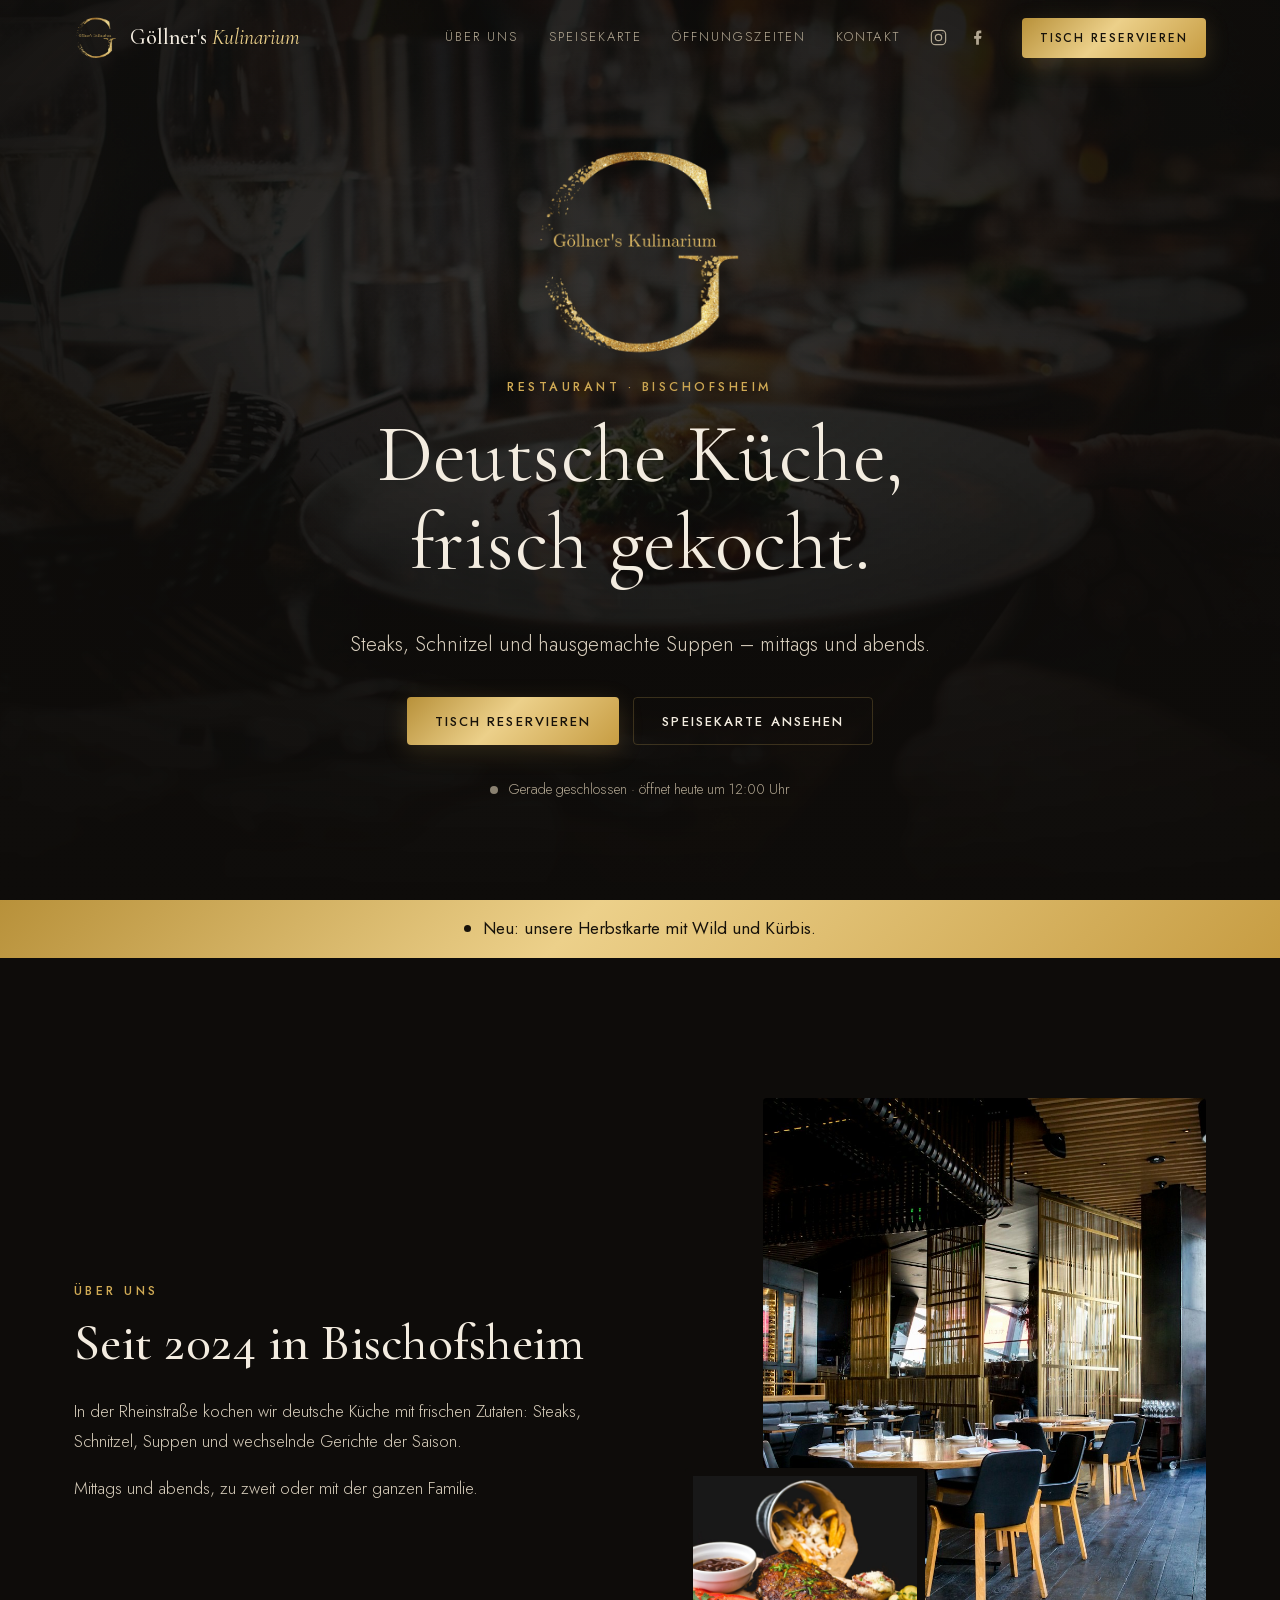
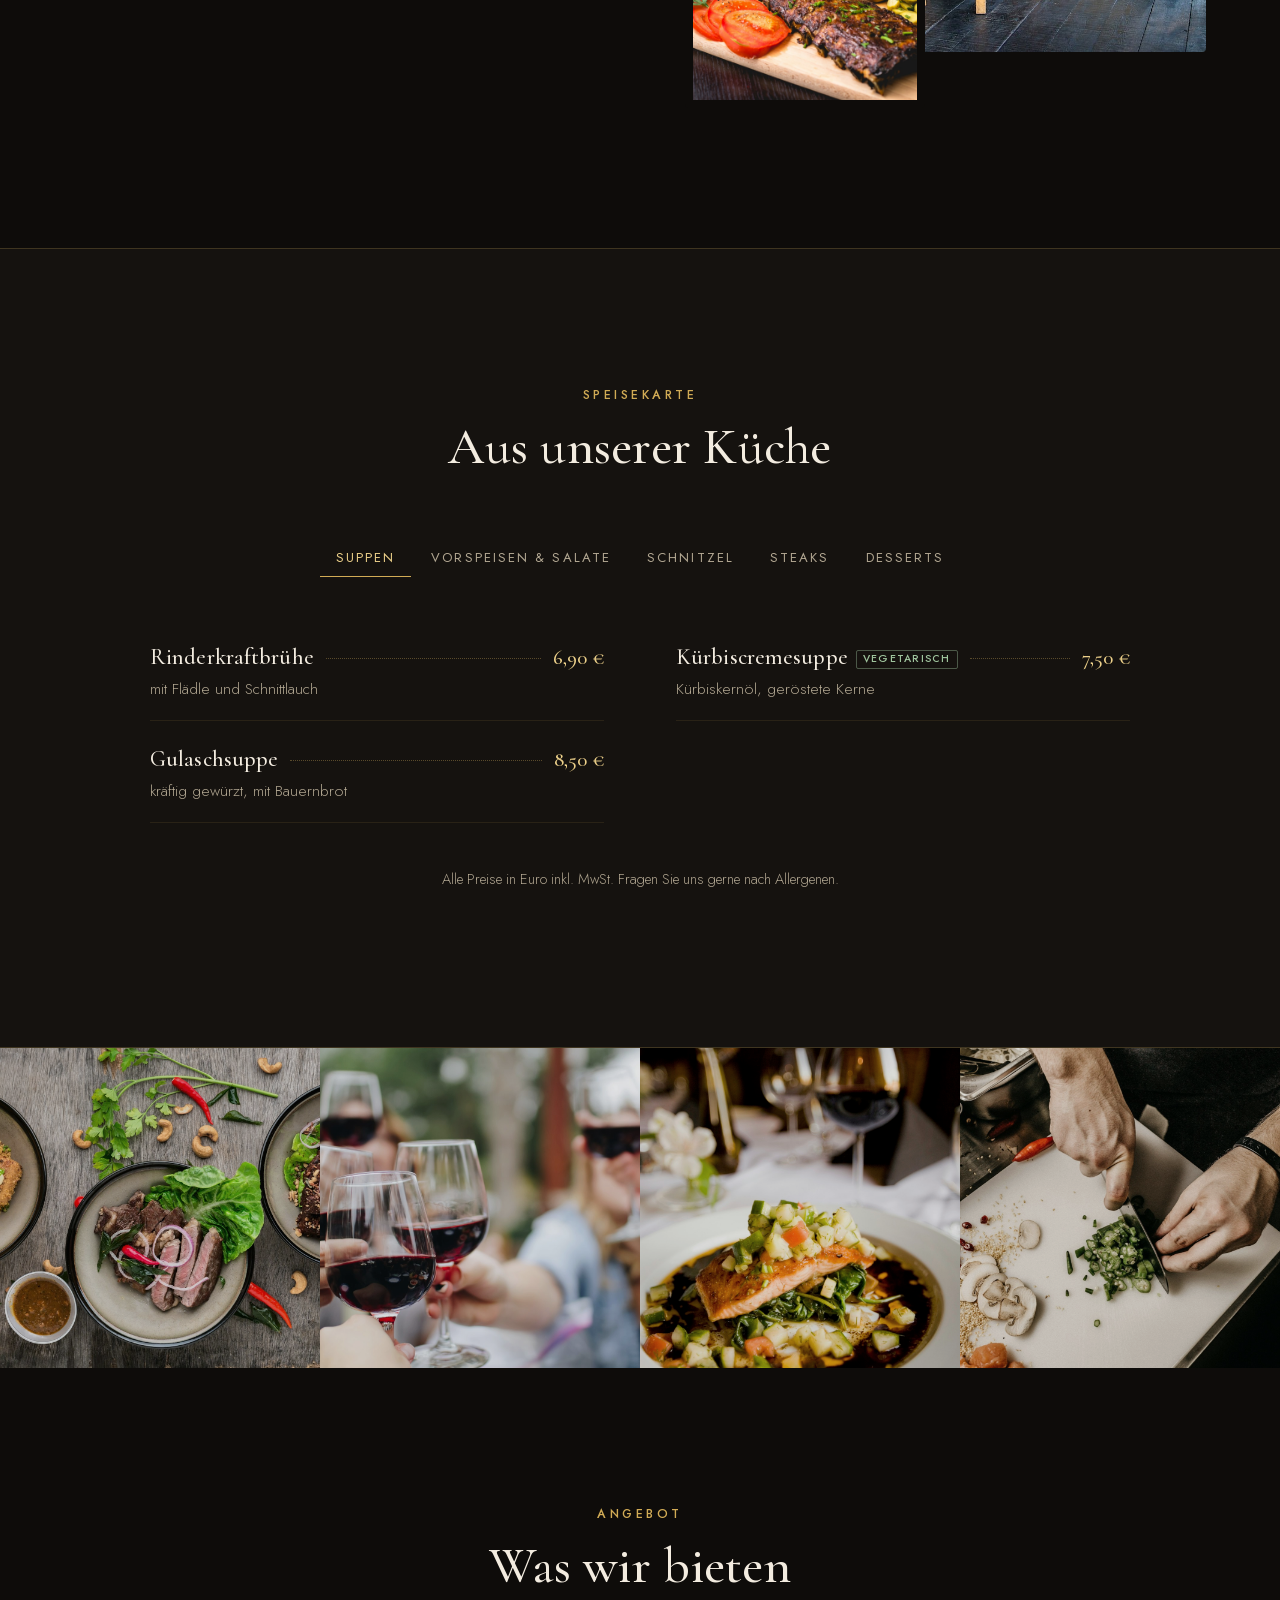
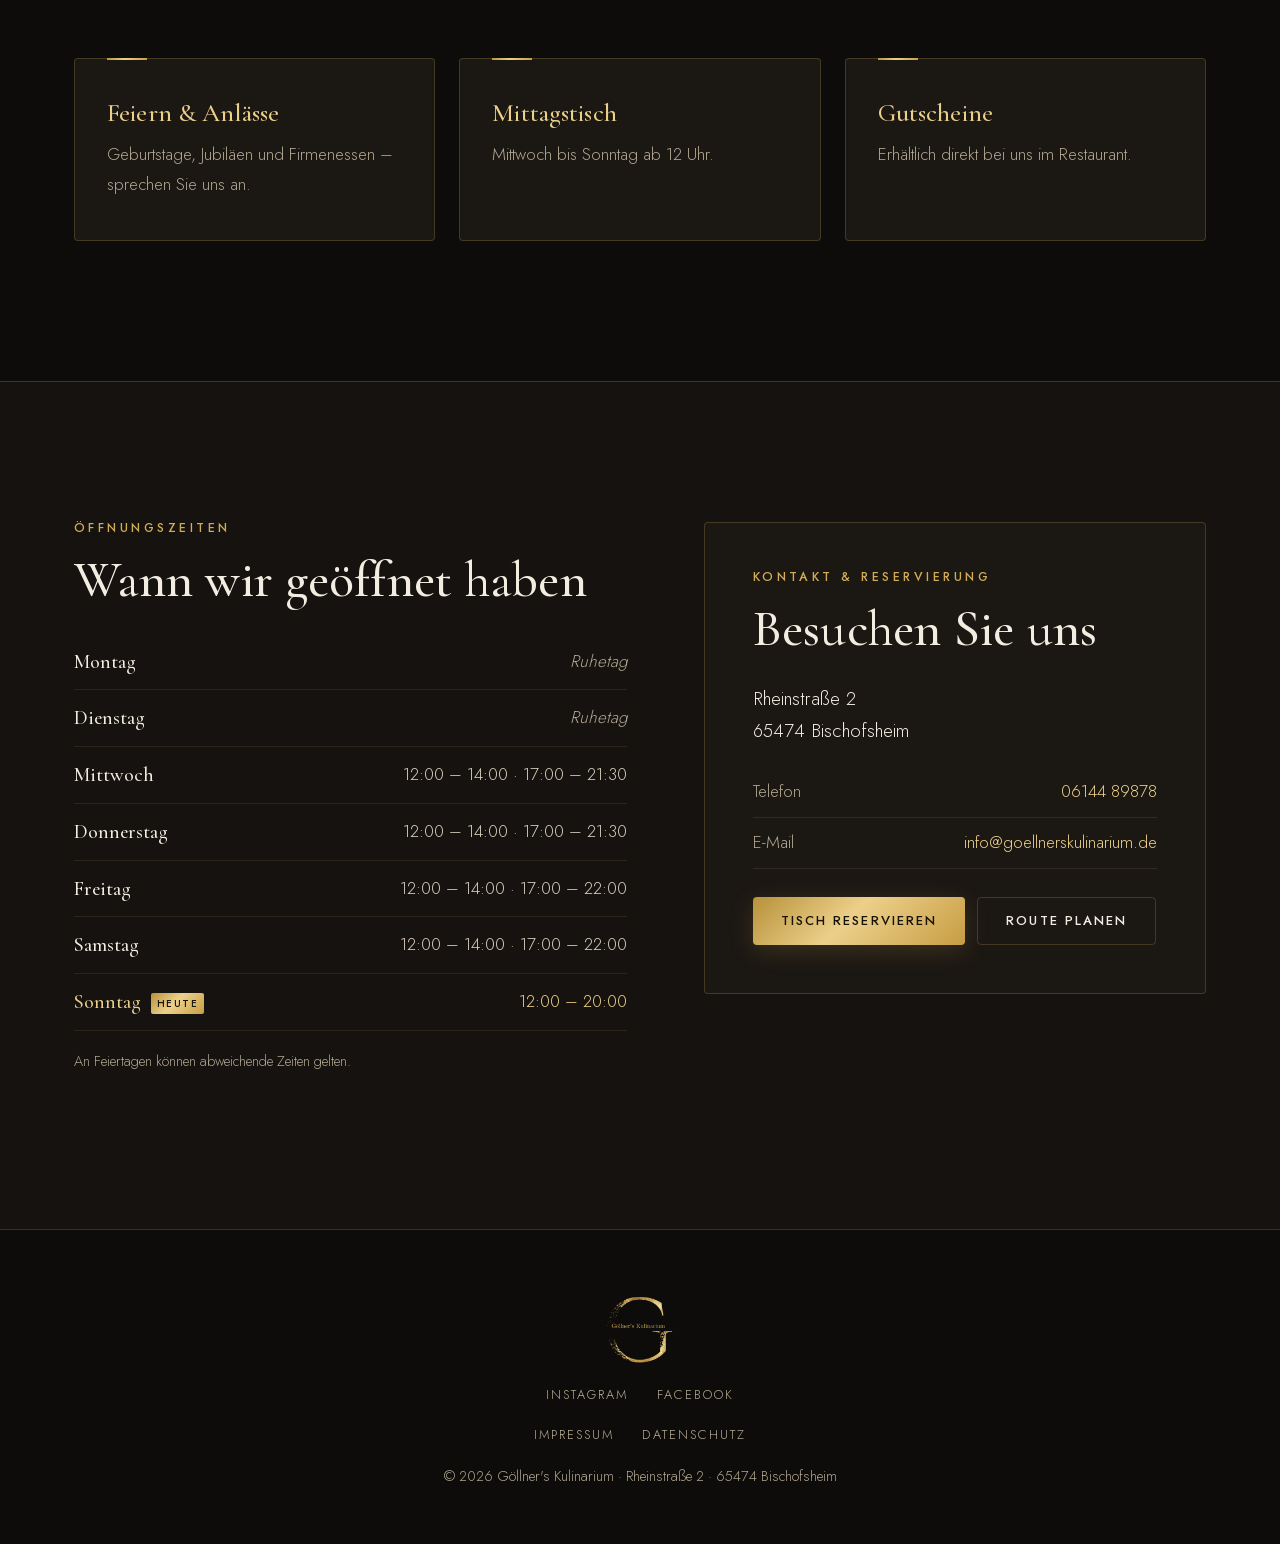
==== index.html @ 86e88c54 "Add reservation request form, social icons, mobile fixes and shorter copy - "Tisch reservieren" open" ====
<!doctype html>
<html lang="de">
<head>
  <meta charset="utf-8">
  <meta name="viewport" content="width=device-width, initial-scale=1">
  <title>Göllner's Kulinarium – Restaurant in Bischofsheim</title>
  <meta name="description" content="Göllner's Kulinarium in Bischofsheim: ehrliche deutsche Küche, Steaks, Schnitzel und Suppen. Rheinstraße 2, 65474 Bischofsheim. Jetzt Tisch reservieren.">
  <!-- Demo phase: keep out of search engines. Remove this line at launch. -->
  <meta name="robots" content="noindex, nofollow">
  <meta name="theme-color" content="#0e0c0a">
  <meta property="og:title" content="Göllner's Kulinarium">
  <meta property="og:description" content="Ehrliche deutsche Küche in Bischofsheim.">
  <meta property="og:image" content="assets/img/hero.jpg">
  <link rel="icon" href="assets/img/logo.png">
  <link rel="stylesheet" href="assets/css/fonts.css">
  <link rel="stylesheet" href="assets/css/style.css">
  <script>document.documentElement.classList.add('js')</script>
  <script src="assets/js/reservation.js" defer></script>
  <script src="assets/js/main.js" defer></script>
</head>
<body>
  <a class="skip" href="#main">Zum Inhalt springen</a>

  <header class="site-header" id="top">
    <div class="wrap header-inner">
      <a class="brand" href="#top" aria-label="Göllner's Kulinarium – Startseite">
        <img src="assets/img/logo.png" alt="" width="44" height="44">
        <span>Göllner's <em>Kulinarium</em></span>
      </a>
      <div class="social-icons header-social">
        <a data-href="instagram" href="#" target="_blank" rel="noopener" aria-label="Instagram"><svg viewBox="0 0 24 24" aria-hidden="true"><rect x="3" y="3" width="18" height="18" rx="5"/><circle cx="12" cy="12" r="4"/><circle cx="17.5" cy="6.5" r=".6" class="fill"/></svg></a>
        <a data-href="facebook" href="#" target="_blank" rel="noopener" aria-label="Facebook"><svg viewBox="0 0 24 24" aria-hidden="true"><path d="M15.5 3H13a4 4 0 0 0-4 4v3H6.5v3.5H9V21h3.5v-7.5h2.7l.6-3.5h-3.3V7.6c0-.6.4-1.1 1.1-1.1h1.9z"/></svg></a>
      </div>
      <button class="nav-toggle" aria-expanded="false" aria-controls="nav" aria-label="Menü öffnen">
        <span></span><span></span>
      </button>
      <nav id="nav" class="nav">
        <a href="#ueber-uns">Über uns</a>
        <a href="#speisekarte">Speisekarte</a>
        <a href="#besuch">Öffnungszeiten</a>
        <a href="#kontakt">Kontakt</a>
        <div class="social-icons nav-social">
          <a data-href="instagram" href="#" target="_blank" rel="noopener" aria-label="Instagram"><svg viewBox="0 0 24 24" aria-hidden="true"><rect x="3" y="3" width="18" height="18" rx="5"/><circle cx="12" cy="12" r="4"/><circle cx="17.5" cy="6.5" r=".6" class="fill"/></svg></a>
          <a data-href="facebook" href="#" target="_blank" rel="noopener" aria-label="Facebook"><svg viewBox="0 0 24 24" aria-hidden="true"><path d="M15.5 3H13a4 4 0 0 0-4 4v3H6.5v3.5H9V21h3.5v-7.5h2.7l.6-3.5h-3.3V7.6c0-.6.4-1.1 1.1-1.1h1.9z"/></svg></a>
        </div>
        <a class="btn btn-gold btn-sm" data-action="reserve" href="#reservieren">Tisch reservieren</a>
      </nav>
    </div>
  </header>

  <main id="main">
    <section class="hero">
      <div class="hero-bg" style="background-image:url('assets/img/hero.jpg')"></div>
      <div class="wrap hero-content">
        <img class="hero-logo reveal" src="assets/img/logo.png" alt="Göllner's Kulinarium Logo" width="220" height="220">
        <p class="eyebrow reveal">Restaurant · Bischofsheim</p>
        <h1 class="reveal" data-bind="tagline"></h1>
        <p class="lead reveal" data-bind="intro"></p>
        <div class="hero-actions reveal">
          <a class="btn btn-gold" data-action="reserve" href="#reservieren">Tisch reservieren</a>
          <a class="btn btn-ghost" href="#speisekarte">Speisekarte ansehen</a>
        </div>
        <p class="status reveal" id="open-status" hidden></p>
      </div>
    </section>

    <div class="notice" id="notice" hidden>
      <div class="wrap"><span class="notice-dot" aria-hidden="true"></span><p data-bind="notice.text"></p></div>
    </div>

    <section class="section about" id="ueber-uns">
      <div class="wrap about-grid">
        <div class="about-text">
          <p class="eyebrow">Über uns</p>
          <h2 data-bind="about.title"></h2>
          <div id="about-paragraphs"></div>
        </div>
        <figure class="about-media">
          <img src="assets/img/interior.jpg" alt="Gedeckte Tische im Restaurant" loading="lazy">
          <img class="about-media-small" src="assets/img/dish3.jpg" alt="Gegrilltes Steak" loading="lazy">
        </figure>
      </div>
    </section>

    <section class="section menu" id="speisekarte">
      <div class="wrap">
        <div class="section-head">
          <p class="eyebrow">Speisekarte</p>
          <h2>Aus unserer Küche</h2>
        </div>
        <div class="menu-tabs" role="tablist" id="menu-tabs"></div>
        <div class="menu-panels" id="menu-panels">
          <p class="muted center">Speisekarte wird geladen …</p>
        </div>
        <p class="menu-note muted center" id="menu-note"></p>
      </div>
    </section>

    <section class="gallery" aria-label="Eindrücke">
      <img src="assets/img/dish1.jpg" alt="Angerichtete Speisen" loading="lazy">
      <img src="assets/img/wine.jpg" alt="Weinglas am Tisch" loading="lazy">
      <img src="assets/img/dish2.jpg" alt="Lachsgericht" loading="lazy">
      <img src="assets/img/table.jpg" alt="Gedeckter Tisch" loading="lazy">
    </section>

    <section class="section highlights">
      <div class="wrap">
        <div class="section-head">
          <p class="eyebrow">Angebot</p>
          <h2>Was wir bieten</h2>
        </div>
        <div class="cards" id="highlights"></div>
      </div>
    </section>

    <section class="section visit" id="besuch">
      <div class="wrap visit-grid">
        <div>
          <p class="eyebrow">Öffnungszeiten</p>
          <h2>Wann wir geöffnet haben</h2>
          <table class="hours" id="hours"></table>
          <p class="muted small" data-bind="hoursNote"></p>
        </div>
        <div class="contact-card" id="kontakt">
          <p class="eyebrow">Kontakt & Reservierung</p>
          <h2>Besuchen Sie uns</h2>
          <address>
            <span data-bind="contact.street"></span><br>
            <span data-bind="contact.zip"></span> <span data-bind="contact.city"></span>
          </address>
          <ul class="contact-list">
            <li><span>Telefon</span><a data-href="tel" data-bind="contact.phone" href="#"></a></li>
            <li><span>E-Mail</span><a data-href="mail" data-bind="contact.email" href="#"></a></li>
          </ul>
          <div class="contact-actions">
            <a class="btn btn-gold" data-action="reserve" href="#reservieren">Tisch reservieren</a>
            <a class="btn btn-ghost" data-href="maps" href="#" target="_blank" rel="noopener">Route planen</a>
          </div>
        </div>
      </div>
    </section>
  </main>

  <footer class="site-footer">
    <div class="wrap footer-inner">
      <img src="assets/img/logo.png" alt="" width="72" height="72">
      <div class="social">
        <a data-href="instagram" href="#" target="_blank" rel="noopener">Instagram</a>
        <a data-href="facebook" href="#" target="_blank" rel="noopener">Facebook</a>
      </div>
      <nav class="legal">
        <a href="impressum.html">Impressum</a>
        <a href="datenschutz.html">Datenschutz</a>
      </nav>
      <p class="muted small">© <span id="year"></span> Göllner's Kulinarium · Rheinstraße 2 · 65474 Bischofsheim</p>
    </div>
  </footer>
  <dialog class="reserve" id="reserve" aria-labelledby="reserve-title">
    <form class="reserve-form" id="reserve-form" novalidate>
      <header class="reserve-head">
        <div>
          <p class="eyebrow">Reservierung</p>
          <h2 id="reserve-title">Tisch anfragen</h2>
        </div>
        <button type="button" class="reserve-close" data-close aria-label="Schließen">&times;</button>
      </header>

      <div class="reserve-body">
        <fieldset class="field">
          <legend>Datum</legend>
          <div class="chips chips-scroll" id="r-dates"></div>
        </fieldset>

        <fieldset class="field">
          <legend>Personen</legend>
          <div class="chips" id="r-guests"></div>
          <p class="hint">Mehr Personen? Rufen Sie uns gerne an: <a data-href="tel" data-bind="contact.phone" href="#"></a></p>
        </fieldset>

        <fieldset class="field">
          <legend>Uhrzeit</legend>
          <div id="r-times"></div>
        </fieldset>

        <div class="field-grid">
          <label class="field"><span class="label">Name</span><input name="name" autocomplete="name" required></label>
          <label class="field"><span class="label">E-Mail</span><input type="email" name="email" autocomplete="email" required></label>
        </div>
        <label class="field"><span class="label">Anmerkung <em>(optional)</em></span><textarea name="note" rows="3" placeholder="z. B. Kinderstuhl, Allergien, besonderer Anlass"></textarea></label>
        <input type="checkbox" name="botcheck" class="hp" tabindex="-1" autocomplete="off" aria-hidden="true">
      </div>

      <footer class="reserve-foot">
        <p class="form-error" id="r-error" role="alert" hidden></p>
        <button class="btn btn-gold" type="submit">Tisch anfragen</button>
        <p class="hint">Wir bestätigen Ihre Reservierung per E-Mail. Ihre Angaben nutzen wir nur dafür – mehr in der <a href="datenschutz.html">Datenschutzerklärung</a>.</p>
      </footer>
    </form>

    <div class="reserve-done" id="reserve-done" hidden>
      <div class="done-mark" aria-hidden="true">&#10003;</div>
      <h2>Vielen Dank!</h2>
      <p id="r-summary"></p>
      <p class="hint">Wir melden uns per E-Mail, um Ihre Reservierung zu bestätigen.</p>
      <p class="demo-note" id="r-demo" hidden>Vorschau-Modus: Diese Anfrage wurde nicht versendet.</p>
      <button class="btn btn-ghost" type="button" data-close>Schließen</button>
    </div>
  </dialog>
</body>
</html>
---- assets/css/fonts.css ----
/* Self-hosted (no Google request → DSGVO-friendly). Variable fonts: one file covers all weights. */
@font-face{font-family:'Cormorant Garamond';font-style:normal;font-weight:300 700;font-display:swap;src:url('../fonts/CormorantGaramond.woff2') format('woff2');}
@font-face{font-family:'Cormorant Garamond';font-style:italic;font-weight:300 700;font-display:swap;src:url('../fonts/CormorantGaramond-Italic.woff2') format('woff2');}
@font-face{font-family:'Jost';font-style:normal;font-weight:100 900;font-display:swap;src:url('../fonts/Jost.woff2') format('woff2');}
---- assets/css/style.css ----
/* Göllner's Kulinarium — design tokens first; change colours here only. */
:root {
  --bg: #0e0c0a;
  --bg-2: #15120f;
  --surface: #1b1713;
  --line: rgba(214, 178, 94, 0.22);
  --gold: #d1ab55;
  --gold-2: #ecd08a;
  --gold-grad: linear-gradient(135deg, #b8913a 0%, #ecd08a 45%, #c79d43 100%);
  --ink: #f3ece0;
  --muted: #b2a792;
  --serif: 'Cormorant Garamond', Georgia, 'Times New Roman', serif;
  --sans: 'Jost', system-ui, -apple-system, 'Segoe UI', sans-serif;
  --wrap: 1180px;
  --radius: 4px;
  --header-h: 76px;
}

*, *::before, *::after { box-sizing: border-box; }
html { scroll-behavior: smooth; scroll-padding-top: var(--header-h); }
body {
  margin: 0;
  background: var(--bg);
  color: var(--ink);
  font: 300 1.0625rem/1.75 var(--sans);
  -webkit-font-smoothing: antialiased;
}
img { max-width: 100%; display: block; }
a { color: inherit; }
h1, h2, h3 { text-wrap: balance; font-family: var(--serif); font-weight: 500; line-height: 1.1; margin: 0 0 .5em; letter-spacing: .005em; }
h1 { font-size: clamp(2.6rem, 6.5vw, 5rem); }
h2 { font-size: clamp(2.1rem, 4.2vw, 3.2rem); }
h3 { font-size: 1.6rem; }
p { margin: 0 0 1em; }

.wrap { max-width: var(--wrap); margin: 0 auto; padding: 0 24px; }
.muted { color: var(--muted); }
.small { font-size: .9rem; }
.center { text-align: center; }
.eyebrow {
  font: 500 .78rem/1 var(--sans);
  letter-spacing: .28em;
  text-transform: uppercase;
  color: var(--gold);
  margin-bottom: 1.1rem;
}
.skip { position: absolute; left: -9999px; }
.skip:focus { left: 16px; top: 16px; z-index: 100; background: var(--gold); color: #000; padding: 8px 14px; }

/* Buttons */
.btn {
  display: inline-flex; align-items: center; justify-content: center;
  min-height: 48px; padding: 0 28px;
  font: 500 .82rem/1 var(--sans); letter-spacing: .16em; text-transform: uppercase;
  text-decoration: none; border-radius: var(--radius); border: 0; background: transparent; cursor: pointer;
  transition: transform .2s ease, box-shadow .2s ease, background-color .2s ease, color .2s ease;
}
.btn-gold { background: var(--gold-grad); color: #17120a; box-shadow: 0 6px 24px rgba(209, 171, 85, .18); }
.btn-gold:hover { transform: translateY(-1px); box-shadow: 0 10px 30px rgba(209, 171, 85, .3); }
.btn-ghost { border: 1px solid var(--line); color: var(--ink); }
.btn-ghost:hover { border-color: var(--gold); color: var(--gold-2); }
.btn-sm { min-height: 40px; padding: 0 18px; font-size: .74rem; }
a:focus-visible, button:focus-visible { outline: 2px solid var(--gold-2); outline-offset: 3px; }

/* Header */
.site-header {
  position: fixed; inset: 0 0 auto; z-index: 50; height: var(--header-h);
  display: flex; align-items: center;
  transition: background-color .3s ease, border-color .3s ease, backdrop-filter .3s ease;
  border-bottom: 1px solid transparent;
}
.site-header.scrolled { background: rgba(14, 12, 10, .86); backdrop-filter: blur(12px); border-color: var(--line); }
.header-inner { display: flex; align-items: center; justify-content: space-between; width: 100%; }
.brand { display: flex; white-space: nowrap; align-items: center; gap: 12px; text-decoration: none; font: 500 1.35rem/1 var(--serif); }
.brand em { font-style: italic; color: var(--gold-2); }
.nav { display: flex; align-items: center; gap: 30px; }
.nav a:not(.btn) {
  white-space: nowrap; text-decoration: none; font-size: .82rem; letter-spacing: .16em; text-transform: uppercase; color: var(--muted);
  transition: color .2s;
}
.nav a:not(.btn):hover { color: var(--gold-2); }
.nav-toggle { display: none; }
.social-icons { display: flex; align-items: center; gap: 2px; }
.social-icons a { display: grid; place-items: center; width: 38px; height: 38px; border-radius: 50%; color: var(--muted); transition: color .2s; }
.social-icons a:hover { color: var(--gold-2); }
.social-icons svg { width: 19px; height: 19px; fill: none; stroke: currentColor; stroke-width: 1.5; stroke-linejoin: round; }
.social-icons svg path { fill: currentColor; stroke: none; }
.social-icons svg .fill { fill: currentColor; stroke: none; }
.nav .nav-social { margin: 0 -6px 0 -10px; }
.header-social { display: none; }

/* Hero */
.hero { position: relative; min-height: 100svh; display: grid; place-items: center; text-align: center; overflow: hidden; }
.hero-bg {
  position: absolute; inset: -4%;
  background-size: cover; background-position: center;
  filter: saturate(.85);
  transform: scale(1.04);
  animation: slowzoom 24s ease-out forwards;
}
.hero::after {
  content: ""; position: absolute; inset: 0;
  background:
    radial-gradient(ellipse at center, rgba(14,12,10,.55) 0%, rgba(14,12,10,.82) 60%, rgba(14,12,10,.97) 100%),
    linear-gradient(to bottom, rgba(14,12,10,.3), rgba(14,12,10,1));
}
.hero-content { position: relative; z-index: 1; padding-top: calc(var(--header-h) + 48px); padding-bottom: 64px; max-width: 860px; }
.hero-logo { width: clamp(150px, 22vw, 220px); height: auto; margin: 0 auto 18px; filter: drop-shadow(0 8px 30px rgba(0,0,0,.6)); }
.hero h1 { font-weight: 400; }
.lead { font-size: clamp(1.05rem, 1.6vw, 1.25rem); color: #ddd3c2; max-width: 620px; margin: 0 auto 2.2rem; }
.hero-actions { display: flex; gap: 14px; justify-content: center; flex-wrap: wrap; }
.status { margin-top: 2rem; font-size: .9rem; color: var(--muted); }
.status::before { content: ""; display: inline-block; vertical-align: middle; margin: -2px 10px 0 0; width: 8px; height: 8px; border-radius: 50%; background: #8a8170; }
.status.open::before { background: #7cc58a; box-shadow: 0 0 0 4px rgba(124, 197, 138, .18); }
@keyframes slowzoom { to { transform: scale(1); } }

/* Notice bar */
.notice { background: var(--gold-grad); color: #17120a; }
.notice .wrap { display: flex; align-items: center; justify-content: center; gap: 12px; padding-top: 14px; padding-bottom: 14px; text-align: center; }
.notice p { margin: 0; font-weight: 400; }
.notice-dot { flex: none; width: 7px; height: 7px; border-radius: 50%; background: #17120a; }

/* Sections */
.section { padding: clamp(80px, 11vw, 140px) 0; }
.section-head { text-align: center; max-width: 640px; margin: 0 auto clamp(40px, 6vw, 64px); }

/* About */
.about-grid { display: grid; grid-template-columns: 1fr 1fr; gap: clamp(40px, 7vw, 96px); align-items: center; }
.about-text p:not(.eyebrow) { color: #d9cfbd; }
.about-media { position: relative; margin: 0; padding: 0 0 56px 0; }
.about-media > img:first-child { aspect-ratio: 4 / 5; object-fit: cover; width: 85%; margin-left: auto; border-radius: var(--radius); }
.about-media-small {
  position: absolute; left: 0; bottom: 0; width: 46%; aspect-ratio: 1; object-fit: cover;
  border: 8px solid var(--bg); border-radius: var(--radius);
}

/* Menu */
.menu { background: var(--bg-2); border-block: 1px solid var(--line); }
.menu-tabs { display: flex; flex-wrap: wrap; justify-content: center; gap: 6px 4px; margin-bottom: 48px; }
.menu-tab {
  background: none; border: 0; border-bottom: 1px solid transparent; color: var(--muted); cursor: pointer;
  font: 400 .82rem/1 var(--sans); letter-spacing: .16em; text-transform: uppercase; padding: 12px 16px;
  transition: color .2s, border-color .2s;
}
.menu-tab:hover { color: var(--ink); }
.menu-tab[aria-selected="true"] { color: var(--gold-2); border-color: var(--gold); }
.menu-panel { display: grid; grid-template-columns: 1fr 1fr; gap: 6px 72px; max-width: 980px; margin: 0 auto; animation: fade .4s ease; }
.menu-panel[hidden] { display: none; }
.dish { padding: 18px 0; border-bottom: 1px solid rgba(214, 178, 94, .1); }
.dish-top { display: flex; align-items: baseline; gap: 12px; }
.dish-name { font: 500 1.4rem/1.25 var(--serif); margin: 0; }
.dish-line { flex: 1; border-bottom: 1px dotted rgba(214, 178, 94, .35); transform: translateY(-5px); min-width: 20px; }
.dish-price { font: 500 1.3rem/1 var(--serif); color: var(--gold-2); white-space: nowrap; }
.dish-desc { margin: 4px 0 0; color: var(--muted); font-size: .97rem; }
.tag { display: inline-block; margin-left: 8px; font: 500 .66rem/1 var(--sans); letter-spacing: .12em; text-transform: uppercase; color: #9fc49d; border: 1px solid rgba(159, 196, 157, .4); padding: 3px 6px; border-radius: 2px; vertical-align: middle; }
.menu-note { margin-top: 44px; font-size: .9rem; }
@keyframes fade { from { opacity: 0; transform: translateY(6px); } to { opacity: 1; transform: none; } }

/* Gallery */
.gallery { display: grid; grid-template-columns: repeat(4, 1fr); }
.gallery img { width: 100%; aspect-ratio: 1; object-fit: cover; filter: saturate(.9) brightness(.9); transition: filter .4s; }
.gallery img:hover { filter: none; }

/* Highlight cards */
.cards { display: grid; grid-template-columns: repeat(3, 1fr); gap: 24px; }
.card { padding: 40px 32px; border: 1px solid var(--line); border-radius: var(--radius); background: var(--surface); position: relative; }
.card::before { content: ""; position: absolute; top: -1px; left: 32px; width: 40px; height: 2px; background: var(--gold-grad); }
.card h3 { color: var(--gold-2); }
.card p { color: var(--muted); margin: 0; }

/* Visit */
.visit { background: var(--bg-2); border-top: 1px solid var(--line); }
.visit-grid { display: grid; grid-template-columns: 1.1fr 1fr; gap: clamp(40px, 6vw, 80px); align-items: start; }
.hours { width: 100%; border-collapse: collapse; margin: 8px 0 18px; }
.hours th, .hours td { padding: 13px 0; border-bottom: 1px solid rgba(214, 178, 94, .12); text-align: left; font-weight: 300; }
.hours th { font: 500 1.25rem/1.2 var(--serif); }
.hours td { text-align: right; color: #d9cfbd; }
.hours .closed td { color: var(--muted); font-style: italic; }
.hours .today th, .hours .today td { color: var(--gold-2); }
.hours .today th::after { content: "Heute"; margin-left: 10px; font: 500 .62rem/1 var(--sans); letter-spacing: .14em; text-transform: uppercase; color: #17120a; background: var(--gold-grad); padding: 3px 6px; border-radius: 2px; vertical-align: middle; }
.contact-card { background: var(--surface); border: 1px solid var(--line); border-radius: var(--radius); padding: clamp(32px, 4vw, 48px); }
address { font-style: normal; font-size: 1.15rem; margin-bottom: 20px; }
.contact-list { list-style: none; padding: 0; margin: 0 0 28px; }
.contact-list li { display: flex; justify-content: space-between; gap: 16px; padding: 10px 0; border-bottom: 1px solid rgba(214, 178, 94, .12); }
.contact-list span { color: var(--muted); }
.contact-list a { text-decoration: none; color: var(--gold-2); word-break: break-all; text-align: right; }
.contact-actions { display: flex; gap: 12px; flex-wrap: wrap; }

/* Footer */
.site-footer { padding: 64px 0 40px; border-top: 1px solid var(--line); text-align: center; }
.footer-inner { display: flex; flex-direction: column; align-items: center; gap: 18px; }
.social, .legal { display: flex; gap: 28px; }
.social a, .legal a { text-decoration: none; font-size: .8rem; letter-spacing: .16em; text-transform: uppercase; color: var(--muted); }
.social a:hover, .legal a:hover { color: var(--gold-2); }

/* Scroll reveal */
.js .reveal { opacity: 0; transform: translateY(14px); transition: opacity .9s ease, transform .9s ease; }
.js .reveal.in { opacity: 1; transform: none; }
.hero .reveal:nth-child(2) { transition-delay: .08s; }
.hero .reveal:nth-child(3) { transition-delay: .16s; }
.hero .reveal:nth-child(4) { transition-delay: .24s; }
.hero .reveal:nth-child(5) { transition-delay: .32s; }
.hero .reveal:nth-child(6) { transition-delay: .4s; }

/* Legal pages */
.legal-page { padding: calc(var(--header-h) + 60px) 0 100px; max-width: 760px; }
.legal-page h2 { font-size: 1.8rem; margin-top: 2em; }
.legal-page .placeholder { border: 1px dashed var(--line); padding: 16px 20px; color: var(--muted); }

/* Reservation dialog */
body.modal-open { overflow: hidden; }
.reserve {
  width: min(640px, calc(100% - 32px)); max-height: min(880px, calc(100% - 48px));
  padding: 0; border: 1px solid var(--line); border-radius: 6px; overflow: hidden;
  background: var(--bg-2); color: var(--ink);
  box-shadow: 0 30px 80px rgba(0, 0, 0, .6);
}
.reserve[open] { display: flex; flex-direction: column; animation: pop .25s ease; }
.reserve::backdrop { background: rgba(5, 4, 3, .74); backdrop-filter: blur(4px); }
.reserve-form { display: flex; flex-direction: column; flex: 1; min-height: 0; }
.reserve-form[hidden] { display: none; }
.reserve-head { display: flex; justify-content: space-between; align-items: flex-start; gap: 16px; padding: 28px 32px 4px; }
.reserve-head h2 { margin: 0; font-size: clamp(1.9rem, 4vw, 2.3rem); }
.reserve-head .eyebrow { margin-bottom: .7rem; }
.reserve-close {
  flex: none; width: 42px; height: 42px; border-radius: 50%; cursor: pointer;
  border: 1px solid var(--line); background: none; color: var(--ink); font-size: 1.5rem; line-height: 1;
}
.reserve-close:hover { border-color: var(--gold); color: var(--gold-2); }
.reserve-body { flex: 1; min-height: 0; overflow-y: auto; padding: 20px 32px 8px; }
.reserve-foot { padding: 16px 32px 22px; border-top: 1px solid var(--line); }
.reserve-foot .btn { width: 100%; }
.reserve-foot .hint { text-align: center; }
fieldset.field { border: 0; padding: 0; margin: 0 0 26px; min-width: 0; }
.field legend, .field .label { font: 500 .74rem/1 var(--sans); letter-spacing: .2em; text-transform: uppercase; color: var(--gold); }
.field legend { padding: 0; margin-bottom: 12px; }
.field .label em { font-style: normal; text-transform: none; letter-spacing: 0; color: var(--muted); font-weight: 300; font-size: .85rem; }
label.field { display: flex; flex-direction: column; gap: 10px; margin-bottom: 20px; }
.field input:not([type="radio"]), .field textarea {
  width: 100%; padding: 12px 14px; border-radius: var(--radius);
  font: 300 1rem/1.4 var(--sans); color: var(--ink);
  background: var(--surface); border: 1px solid rgba(214, 178, 94, .25);
  transition: border-color .15s, box-shadow .15s;
}
.field textarea { resize: vertical; min-height: 84px; }
.field input:focus, .field textarea:focus { outline: none; border-color: var(--gold); box-shadow: 0 0 0 3px rgba(209, 171, 85, .15); }
.field [aria-invalid] { border-color: #d98b7a !important; }
.field-grid { display: grid; grid-template-columns: 1fr 1fr; gap: 0 16px; }
.chips { display: flex; flex-wrap: wrap; gap: 8px; }
.chips-scroll { flex-wrap: nowrap; overflow-x: auto; padding: 2px 2px 10px; margin: -2px -2px 0; scrollbar-width: thin; scrollbar-color: var(--line) transparent; }
.chip { position: relative; flex: none; }
.chip input { position: absolute; opacity: 0; pointer-events: none; }
.chip span {
  display: flex; flex-direction: column; align-items: center; justify-content: center; gap: 3px;
  min-width: 52px; min-height: 44px; padding: 8px 14px; white-space: nowrap; cursor: pointer;
  border: 1px solid rgba(214, 178, 94, .25); border-radius: var(--radius); font-size: .95rem;
  transition: background-color .15s, border-color .15s, color .15s;
}
.chips-scroll .chip span { min-width: 68px; padding: 10px 12px; }
.chip small { font-size: .66rem; letter-spacing: .14em; text-transform: uppercase; color: var(--muted); }
.chip:hover span { border-color: var(--gold); }
.chip input:checked + span { background: var(--gold-grad); color: #17120a; border-color: transparent; font-weight: 400; }
.chip input:checked + span small { color: #3d3116; }
.chip input:focus-visible + span { outline: 2px solid var(--gold-2); outline-offset: 2px; }
.chip-group { margin: 0 0 8px; font-size: .85rem; color: var(--muted); }
.chips + .chip-group { margin-top: 16px; }
.hint { font-size: .85rem; color: var(--muted); margin: 10px 0 0; }
.hint a { color: var(--gold-2); }
.form-error { color: #f0a493; font-size: .92rem; margin: 0 0 12px; text-align: center; }
.hp { position: absolute; left: -9999px; width: 1px; height: 1px; }
.reserve-done { padding: 56px 32px 44px; text-align: center; overflow-y: auto; }
.reserve-done #r-summary { color: #d9cfbd; max-width: 440px; margin: 0 auto; }
.reserve-done .btn { margin-top: 28px; }
.done-mark {
  width: 64px; height: 64px; margin: 0 auto 22px; border-radius: 50%;
  display: grid; place-items: center; background: var(--gold-grad); color: #17120a; font-size: 1.7rem;
}
.demo-note { margin: 22px auto 0; padding: 10px 14px; max-width: 420px; border: 1px dashed var(--line); color: var(--muted); font-size: .85rem; }
@keyframes pop { from { opacity: 0; transform: translateY(10px) scale(.98); } to { opacity: 1; transform: none; } }

/* Responsive */
@media (max-width: 900px) {
  .about-grid, .visit-grid { grid-template-columns: 1fr; }
  .menu-panel { grid-template-columns: 1fr; }
  .cards { grid-template-columns: 1fr; }
  .gallery { grid-template-columns: repeat(2, 1fr); }
}
@media (max-width: 960px) {
  .header-social { display: flex; margin-left: auto; margin-right: 6px; }
  .header-social a { width: 44px; height: 44px; }
  .nav .nav-social { display: none; }
  .nav-toggle {
    display: grid; gap: 6px; place-content: center; width: 44px; height: 44px;
    background: none; border: 1px solid var(--line); border-radius: var(--radius); cursor: pointer;
  }
  .nav-toggle span { display: block; width: 18px; height: 1px; background: var(--ink); transition: transform .25s; }
  .nav-toggle[aria-expanded="true"] span:first-child { transform: translateY(3.5px) rotate(45deg); }
  .nav-toggle[aria-expanded="true"] span:last-child { transform: translateY(-3.5px) rotate(-45deg); }
  .nav {
    position: fixed; inset: var(--header-h) 0 auto; flex-direction: column; gap: 0; padding: 8px 24px 24px;
    background: rgba(14, 12, 10, .97); border-bottom: 1px solid var(--line);
    transform: translateY(-8px); opacity: 0; visibility: hidden; transition: all .25s ease;
  }
  .nav.open { transform: none; opacity: 1; visibility: visible; }
  .nav a:not(.btn) { width: 100%; padding: 16px 0; border-bottom: 1px solid rgba(214, 178, 94, .1); font-size: .9rem; }
  .nav .btn { margin-top: 20px; width: 100%; min-height: 48px; }
  .site-header.menu-open { background: rgba(14, 12, 10, .97); }
}
@media (max-width: 760px) {
  :root { --header-h: 64px; }
  .wrap { padding-left: 16px; padding-right: 16px; }
  .nav { padding: 8px 16px 24px; }
  .brand span { font-size: 1.15rem; }
  .hero { min-height: 0; }
  .hero-content { padding-top: calc(var(--header-h) + 40px); padding-bottom: 56px; }
  .hero-logo { width: 128px; margin-bottom: 14px; }
  .notice-dot { display: none; }
  .brand img { width: 36px; height: 36px; }
  .hero-actions .btn { flex: 1 1 100%; }
  .dish-name { font-size: 1.25rem; }
  .contact-actions .btn { flex: 1; }
  .reserve { width: 100%; max-width: 100%; height: 100%; max-height: 100%; margin: 0; border: 0; border-radius: 0; }
  .reserve-head, .reserve-body, .reserve-foot { padding-left: 16px; padding-right: 16px; }
  .reserve-head { padding-top: 20px; }
  .field-grid { grid-template-columns: 1fr; }
}
@media (prefers-reduced-motion: reduce) {
  *, *::before, *::after { animation: none !important; transition: none !important; }
  html { scroll-behavior: auto; }
}
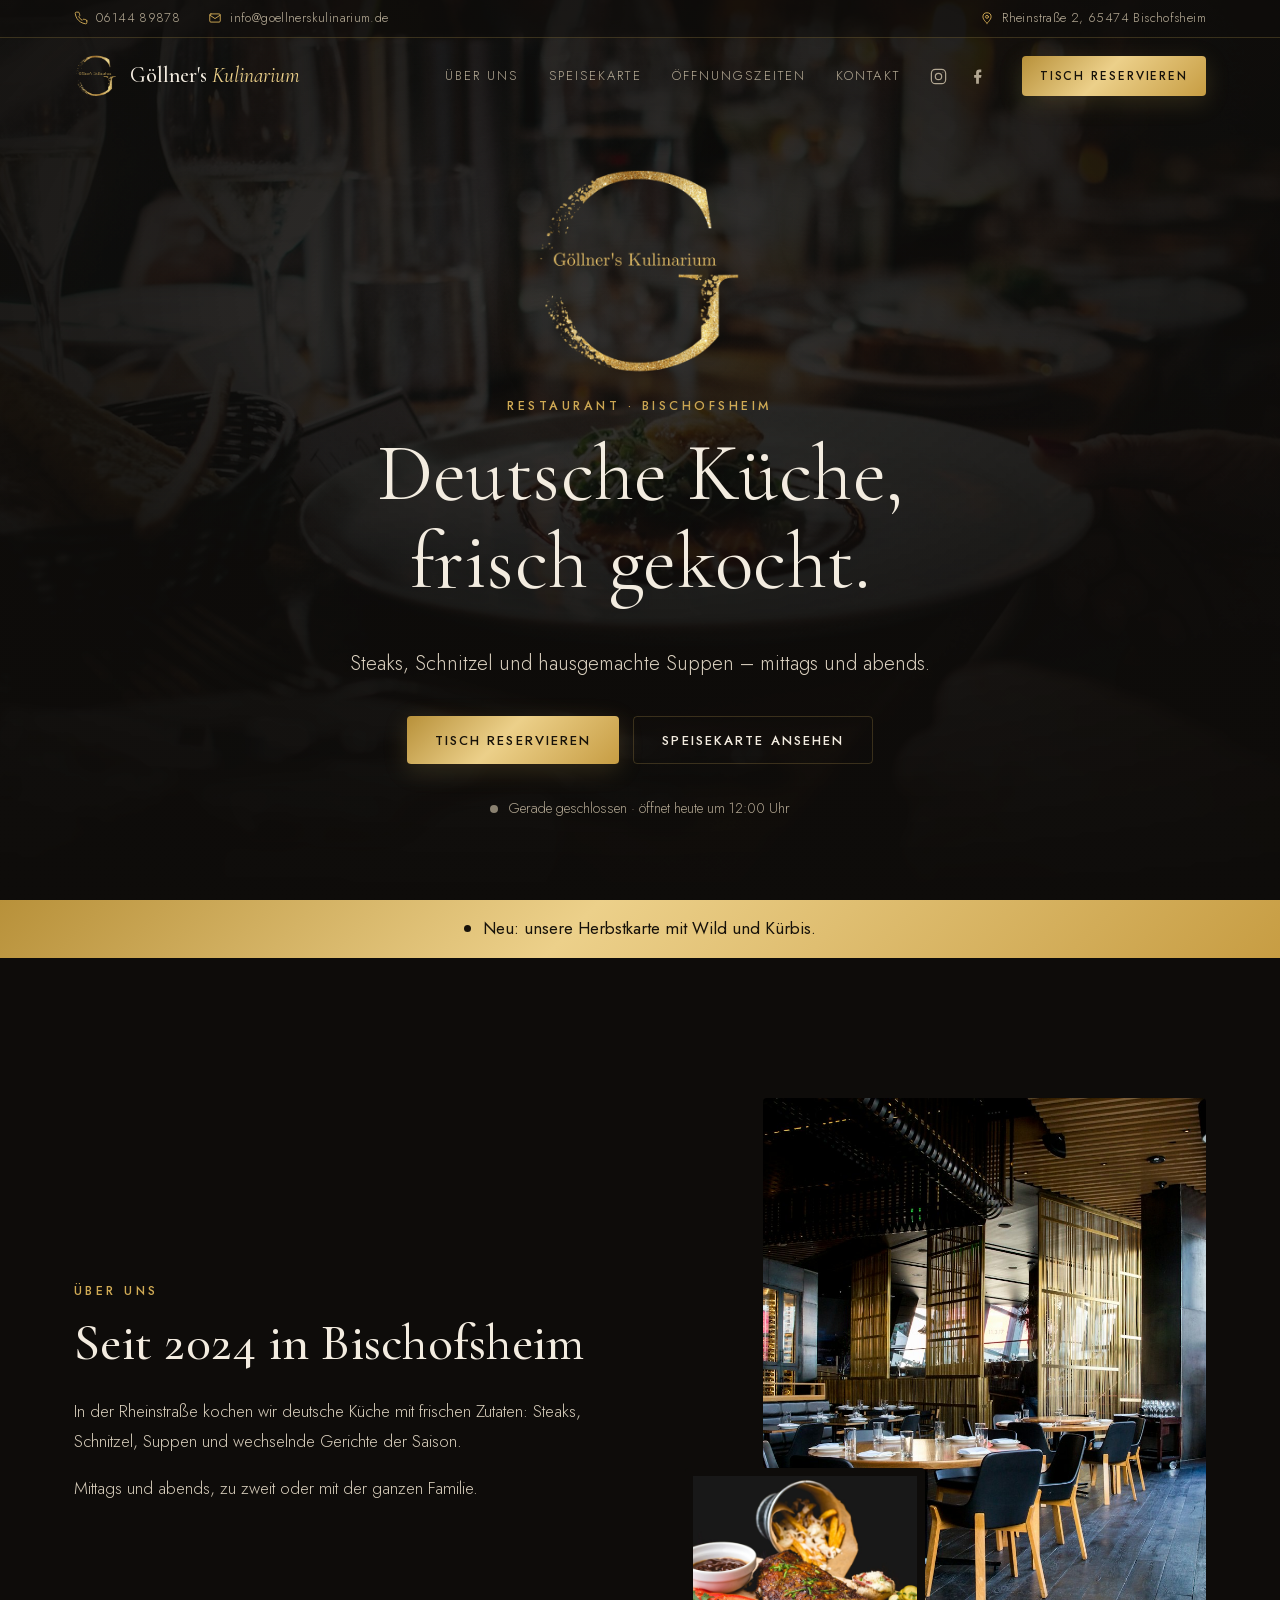
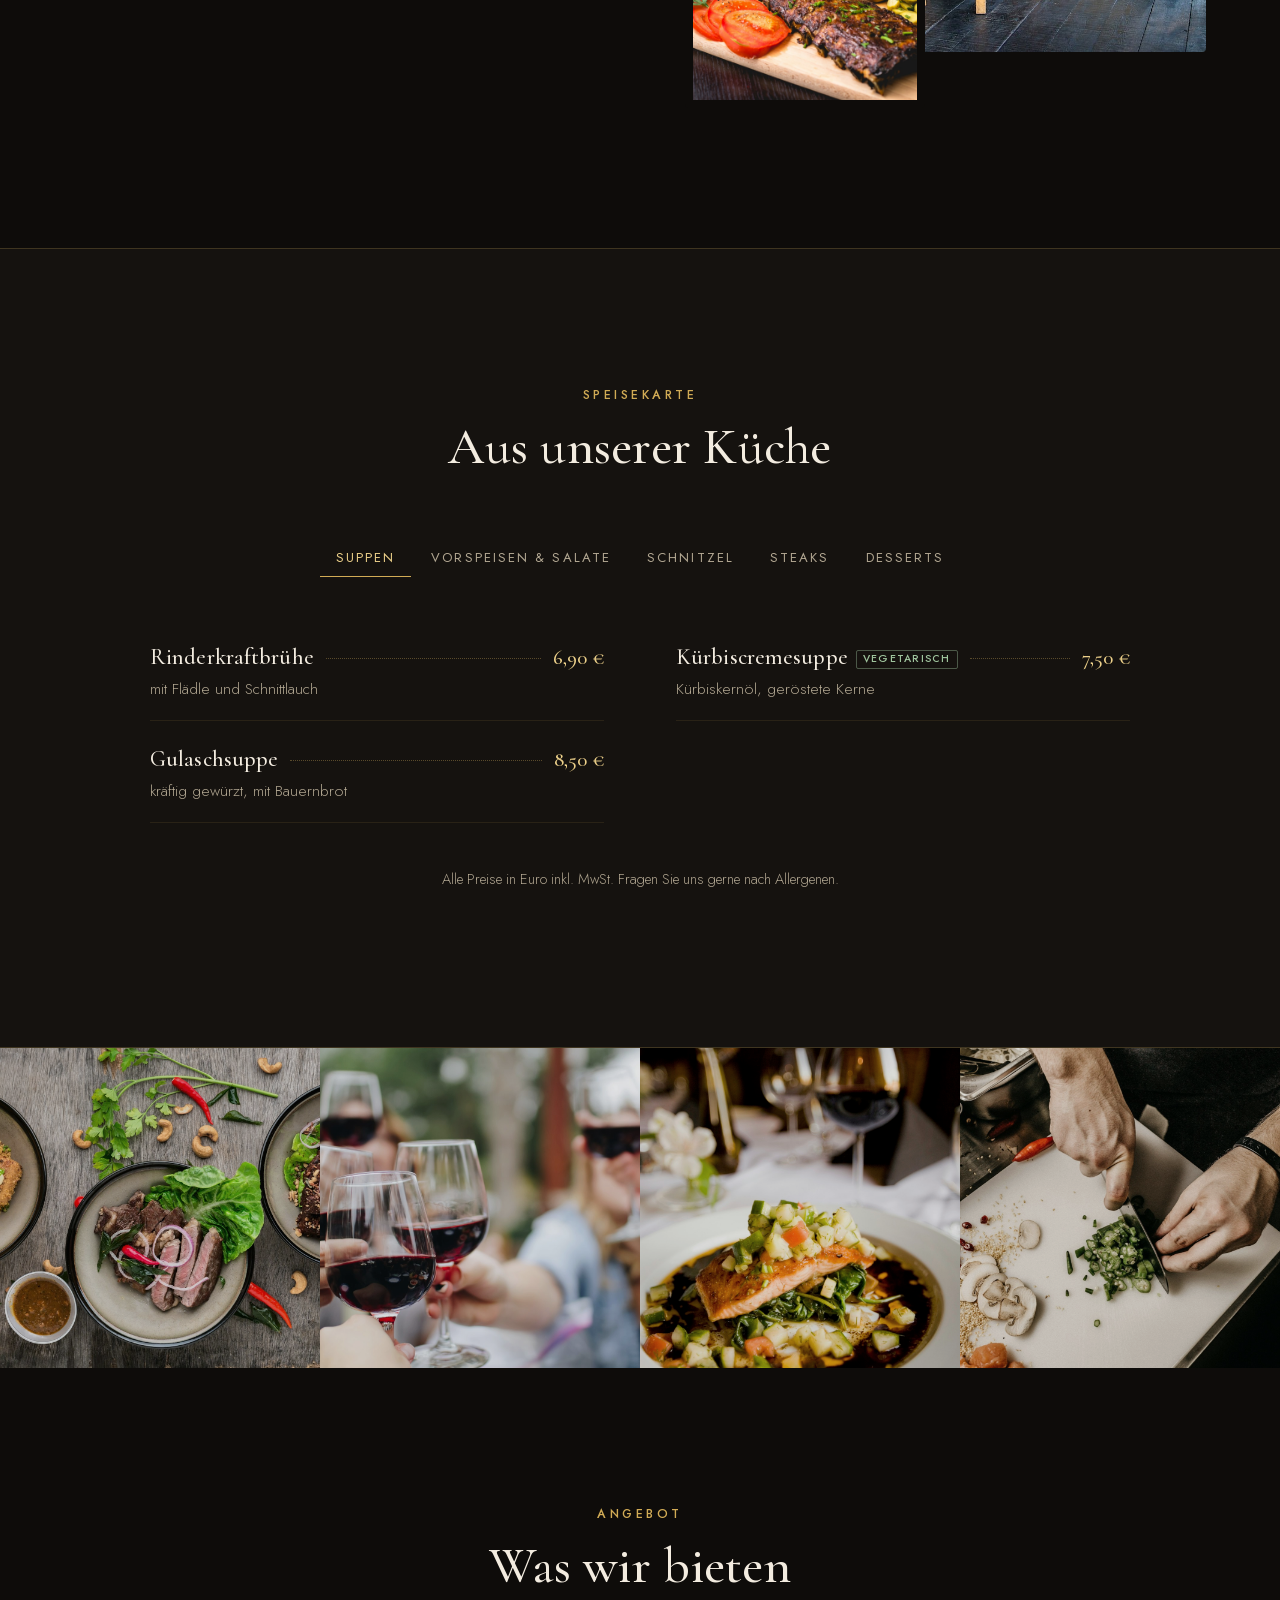
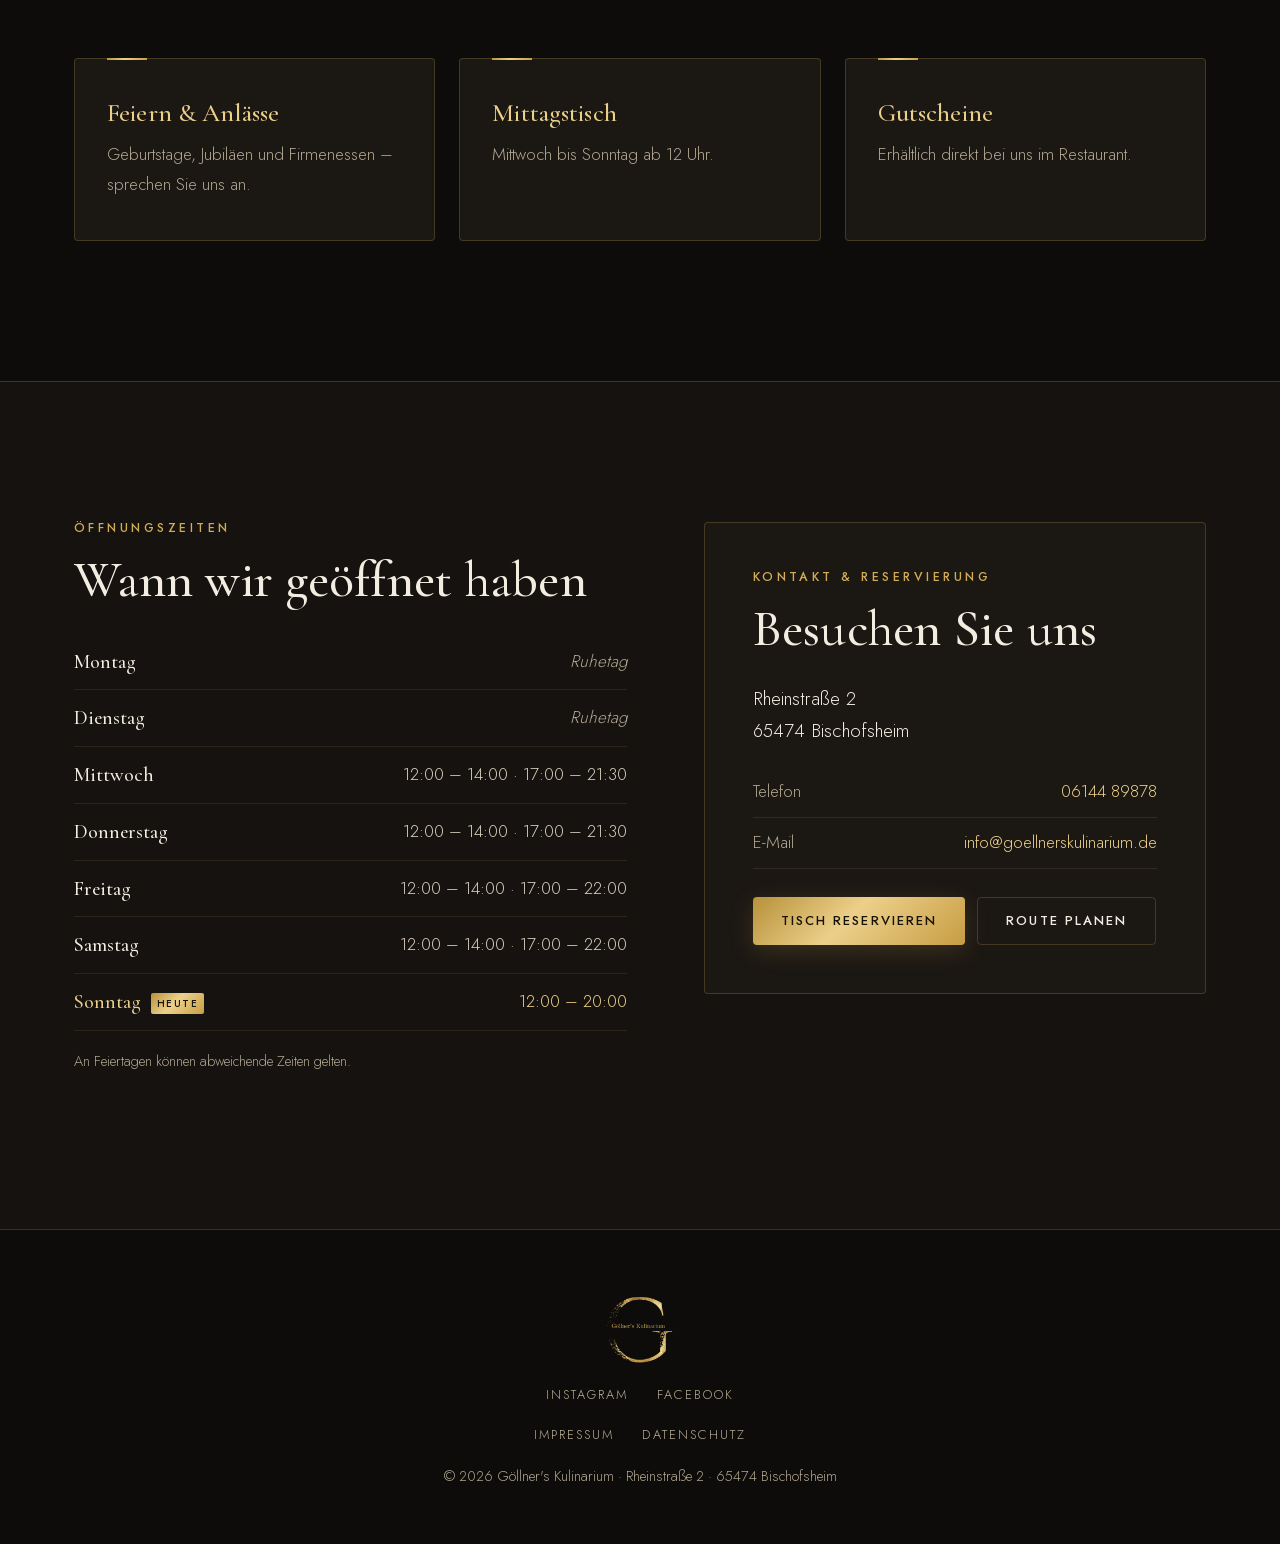
==== commit 12a057fa: "Add contact top bar, show closed days in the date picker, version assets - Top bar with phone, email" ====
--- a/index.html
+++ b/index.html
@@ -12,16 +12,25 @@
   <meta property="og:description" content="Ehrliche deutsche Küche in Bischofsheim.">
   <meta property="og:image" content="assets/img/hero.jpg">
   <link rel="icon" href="assets/img/logo.png">
-  <link rel="stylesheet" href="assets/css/fonts.css">
-  <link rel="stylesheet" href="assets/css/style.css">
+  <link rel="stylesheet" href="assets/css/fonts.css?v=3">
+  <link rel="stylesheet" href="assets/css/style.css?v=3">
   <script>document.documentElement.classList.add('js')</script>
-  <script src="assets/js/reservation.js" defer></script>
-  <script src="assets/js/main.js" defer></script>
+  <script src="assets/js/reservation.js?v=3" defer></script>
+  <script src="assets/js/main.js?v=3" defer></script>
 </head>
 <body>
   <a class="skip" href="#main">Zum Inhalt springen</a>
 
   <header class="site-header" id="top">
+    <div class="topbar">
+      <div class="wrap topbar-inner">
+        <div class="topbar-group">
+          <a data-href="tel" href="#"><svg viewBox="0 0 24 24" aria-hidden="true"><path d="M22 16.92v3a2 2 0 0 1-2.18 2 19.79 19.79 0 0 1-8.63-3.07 19.5 19.5 0 0 1-6-6 19.79 19.79 0 0 1-3.07-8.67A2 2 0 0 1 4.11 2h3a2 2 0 0 1 2 1.72 12.84 12.84 0 0 0 .7 2.81 2 2 0 0 1-.45 2.11L8.09 9.91a16 16 0 0 0 6 6l1.27-1.27a2 2 0 0 1 2.11-.45 12.84 12.84 0 0 0 2.81.7A2 2 0 0 1 22 16.92z"/></svg><span data-bind="contact.phone"></span></a>
+          <a data-href="mail" href="#"><svg viewBox="0 0 24 24" aria-hidden="true"><rect x="3" y="5" width="18" height="14" rx="2"/><path d="m3 7 9 6 9-6"/></svg><span data-bind="contact.email"></span></a>
+        </div>
+        <a class="topbar-address" data-href="maps" href="#" target="_blank" rel="noopener"><svg viewBox="0 0 24 24" aria-hidden="true"><path d="M12 21s-7-6.2-7-11a7 7 0 0 1 14 0c0 4.8-7 11-7 11z"/><circle cx="12" cy="10" r="2.5"/></svg><span><span data-bind="contact.street"></span>, <span data-bind="contact.zip"></span> <span data-bind="contact.city"></span></span></a>
+      </div>
+    </div>
     <div class="wrap header-inner">
       <a class="brand" href="#top" aria-label="Göllner's Kulinarium – Startseite">
         <img src="assets/img/logo.png" alt="" width="44" height="44">
@@ -160,7 +169,7 @@
       <header class="reserve-head">
         <div>
           <p class="eyebrow">Reservierung</p>
-          <h2 id="reserve-title">Tisch anfragen</h2>
+          <h2 id="reserve-title" tabindex="-1" autofocus>Tisch anfragen</h2>
         </div>
         <button type="button" class="reserve-close" data-close aria-label="Schließen">&times;</button>
       </header>
--- a/assets/css/style.css
+++ b/assets/css/style.css
@@ -14,6 +14,7 @@
   --wrap: 1180px;
   --radius: 4px;
   --header-h: 76px;
+  --topbar-h: 38px;
 }
 
 *, *::before, *::after { box-sizing: border-box; }
@@ -64,13 +65,26 @@
 
 /* Header */
 .site-header {
-  position: fixed; inset: 0 0 auto; z-index: 50; height: var(--header-h);
-  display: flex; align-items: center;
+  position: fixed; inset: 0 0 auto; z-index: 50;
   transition: background-color .3s ease, border-color .3s ease, backdrop-filter .3s ease;
   border-bottom: 1px solid transparent;
 }
 .site-header.scrolled { background: rgba(14, 12, 10, .86); backdrop-filter: blur(12px); border-color: var(--line); }
-.header-inner { display: flex; align-items: center; justify-content: space-between; width: 100%; }
+.header-inner { display: flex; align-items: center; justify-content: space-between; height: var(--header-h); }
+
+/* Contact bar above the header; collapses once the page is scrolled */
+.topbar {
+  height: var(--topbar-h); overflow: hidden;
+  border-bottom: 1px solid var(--line); background: rgba(14, 12, 10, .5);
+  font-size: .8rem; letter-spacing: .03em; color: var(--muted);
+  transition: height .3s ease, opacity .3s ease, border-color .3s ease;
+}
+.site-header.scrolled .topbar, .site-header.menu-open .topbar { height: 0; opacity: 0; border-color: transparent; }
+.topbar-inner { height: 100%; display: flex; align-items: center; justify-content: space-between; gap: 24px; }
+.topbar-group { display: flex; align-items: center; gap: 28px; }
+.topbar a { display: inline-flex; align-items: center; gap: 8px; color: inherit; text-decoration: none; white-space: nowrap; transition: color .2s; }
+.topbar a:hover { color: var(--gold-2); }
+.topbar svg { flex: none; width: 14px; height: 14px; fill: none; stroke: var(--gold); stroke-width: 1.6; stroke-linecap: round; stroke-linejoin: round; }
 .brand { display: flex; white-space: nowrap; align-items: center; gap: 12px; text-decoration: none; font: 500 1.35rem/1 var(--serif); }
 .brand em { font-style: italic; color: var(--gold-2); }
 .nav { display: flex; align-items: center; gap: 30px; }
@@ -104,7 +118,7 @@
     radial-gradient(ellipse at center, rgba(14,12,10,.55) 0%, rgba(14,12,10,.82) 60%, rgba(14,12,10,.97) 100%),
     linear-gradient(to bottom, rgba(14,12,10,.3), rgba(14,12,10,1));
 }
-.hero-content { position: relative; z-index: 1; padding-top: calc(var(--header-h) + 48px); padding-bottom: 64px; max-width: 860px; }
+.hero-content { position: relative; z-index: 1; padding-top: calc(var(--topbar-h) + var(--header-h) + 48px); padding-bottom: 64px; max-width: 860px; }
 .hero-logo { width: clamp(150px, 22vw, 220px); height: auto; margin: 0 auto 18px; filter: drop-shadow(0 8px 30px rgba(0,0,0,.6)); }
 .hero h1 { font-weight: 400; }
 .lead { font-size: clamp(1.05rem, 1.6vw, 1.25rem); color: #ddd3c2; max-width: 620px; margin: 0 auto 2.2rem; }
@@ -220,7 +234,7 @@
 .reserve-form { display: flex; flex-direction: column; flex: 1; min-height: 0; }
 .reserve-form[hidden] { display: none; }
 .reserve-head { display: flex; justify-content: space-between; align-items: flex-start; gap: 16px; padding: 28px 32px 4px; }
-.reserve-head h2 { margin: 0; font-size: clamp(1.9rem, 4vw, 2.3rem); }
+.reserve-head h2 { outline: none; margin: 0; font-size: clamp(1.9rem, 4vw, 2.3rem); }
 .reserve-head .eyebrow { margin-bottom: .7rem; }
 .reserve-close {
   flex: none; width: 42px; height: 42px; border-radius: 50%; cursor: pointer;
@@ -256,9 +270,12 @@
   border: 1px solid rgba(214, 178, 94, .25); border-radius: var(--radius); font-size: .95rem;
   transition: background-color .15s, border-color .15s, color .15s;
 }
-.chips-scroll .chip span { min-width: 68px; padding: 10px 12px; }
+.chips-scroll .chip span { min-width: 68px; height: 100%; padding: 10px 12px; }
 .chip small { font-size: .66rem; letter-spacing: .14em; text-transform: uppercase; color: var(--muted); }
 .chip:hover span { border-color: var(--gold); }
+.chip.is-closed span { opacity: .45; cursor: not-allowed; border-style: dashed; }
+.chip.is-closed:hover span { border-color: rgba(214, 178, 94, .25); }
+.chip .chip-note { font-size: .62rem; letter-spacing: .08em; text-transform: uppercase; color: var(--muted); }
 .chip input:checked + span { background: var(--gold-grad); color: #17120a; border-color: transparent; font-weight: 400; }
 .chip input:checked + span small { color: #3d3116; }
 .chip input:focus-visible + span { outline: 2px solid var(--gold-2); outline-offset: 2px; }
@@ -297,7 +314,7 @@
   .nav-toggle[aria-expanded="true"] span:first-child { transform: translateY(3.5px) rotate(45deg); }
   .nav-toggle[aria-expanded="true"] span:last-child { transform: translateY(-3.5px) rotate(-45deg); }
   .nav {
-    position: fixed; inset: var(--header-h) 0 auto; flex-direction: column; gap: 0; padding: 8px 24px 24px;
+    position: absolute; top: 100%; left: 0; right: 0; flex-direction: column; gap: 0; padding: 8px 24px 24px;
     background: rgba(14, 12, 10, .97); border-bottom: 1px solid var(--line);
     transform: translateY(-8px); opacity: 0; visibility: hidden; transition: all .25s ease;
   }
@@ -307,12 +324,16 @@
   .site-header.menu-open { background: rgba(14, 12, 10, .97); }
 }
 @media (max-width: 760px) {
-  :root { --header-h: 64px; }
+  :root { --header-h: 64px; --topbar-h: 34px; }
+  .topbar { font-size: .76rem; }
+  .topbar-inner { justify-content: center; }
+  .topbar-group { gap: 20px; }
+  .topbar-address { display: none !important; }
   .wrap { padding-left: 16px; padding-right: 16px; }
   .nav { padding: 8px 16px 24px; }
   .brand span { font-size: 1.15rem; }
   .hero { min-height: 0; }
-  .hero-content { padding-top: calc(var(--header-h) + 40px); padding-bottom: 56px; }
+  .hero-content { padding-top: calc(var(--topbar-h) + var(--header-h) + 36px); padding-bottom: 56px; }
   .hero-logo { width: 128px; margin-bottom: 14px; }
   .notice-dot { display: none; }
   .brand img { width: 36px; height: 36px; }
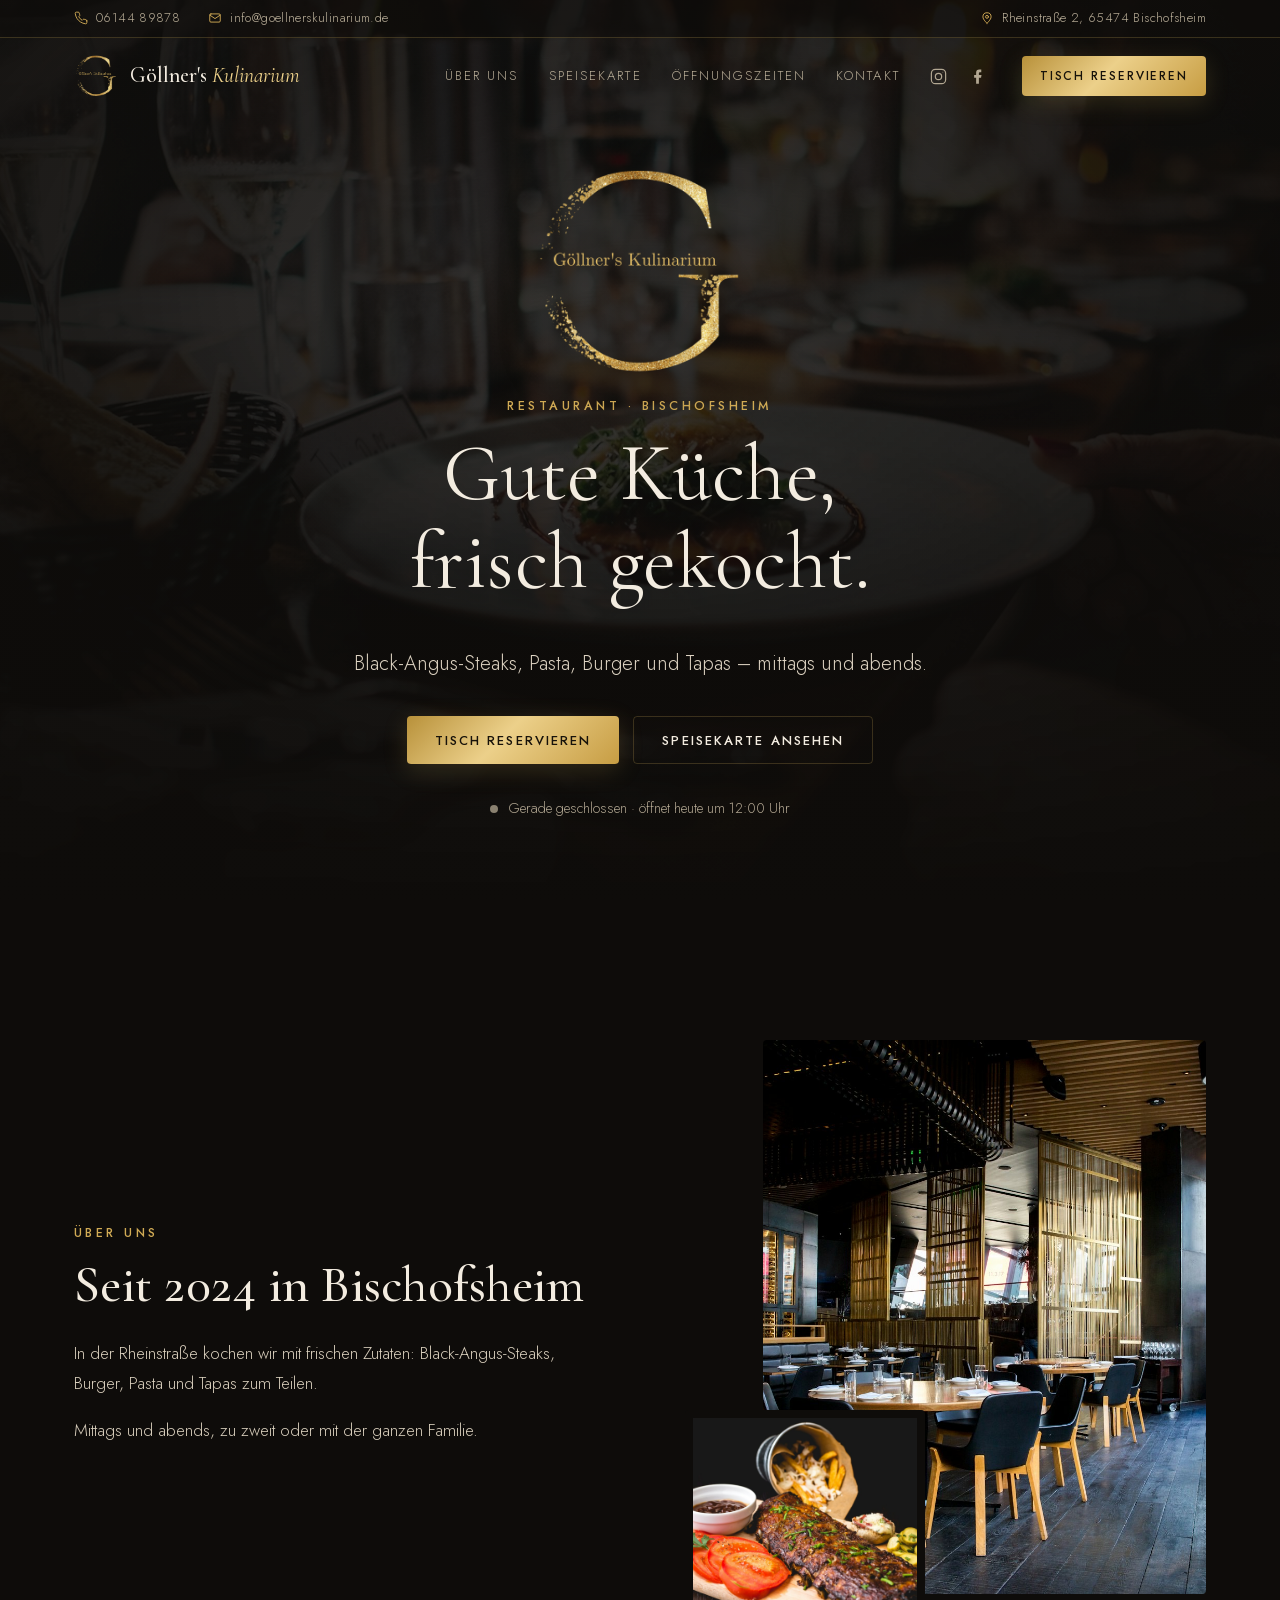
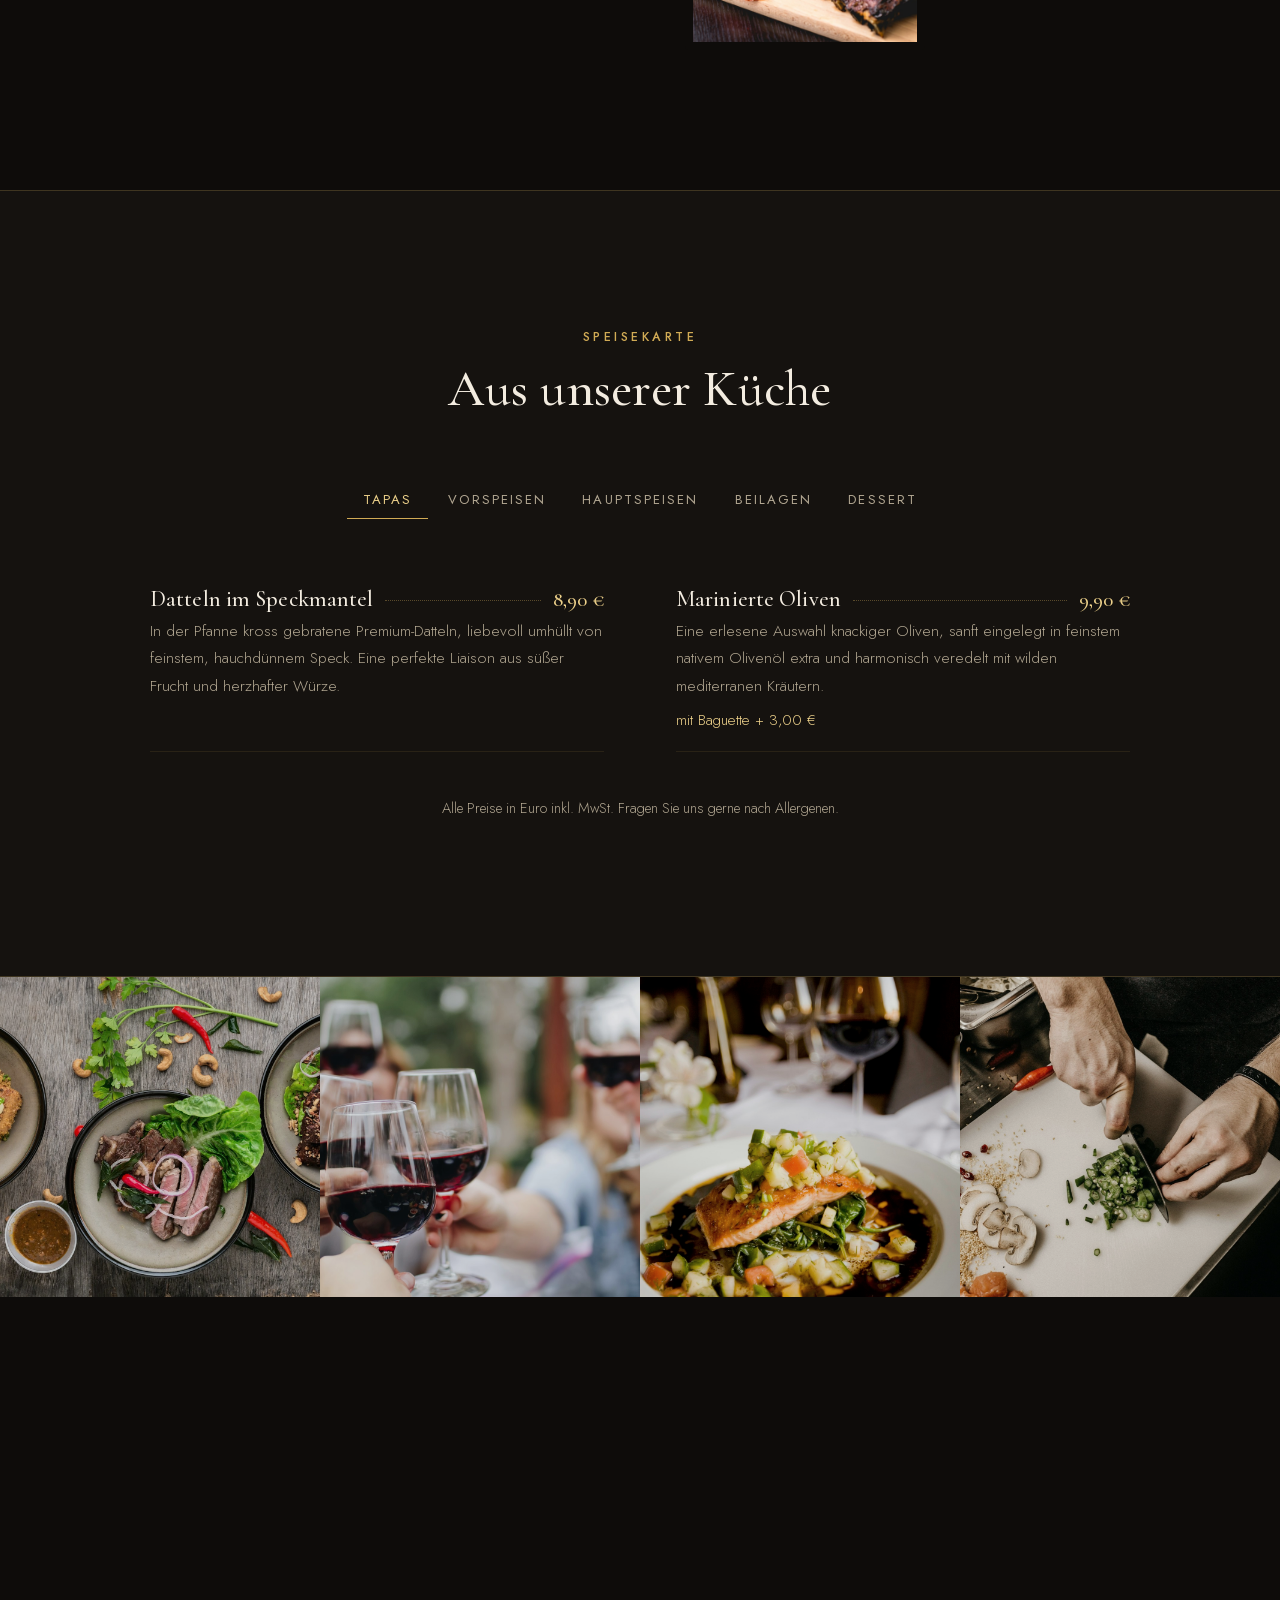
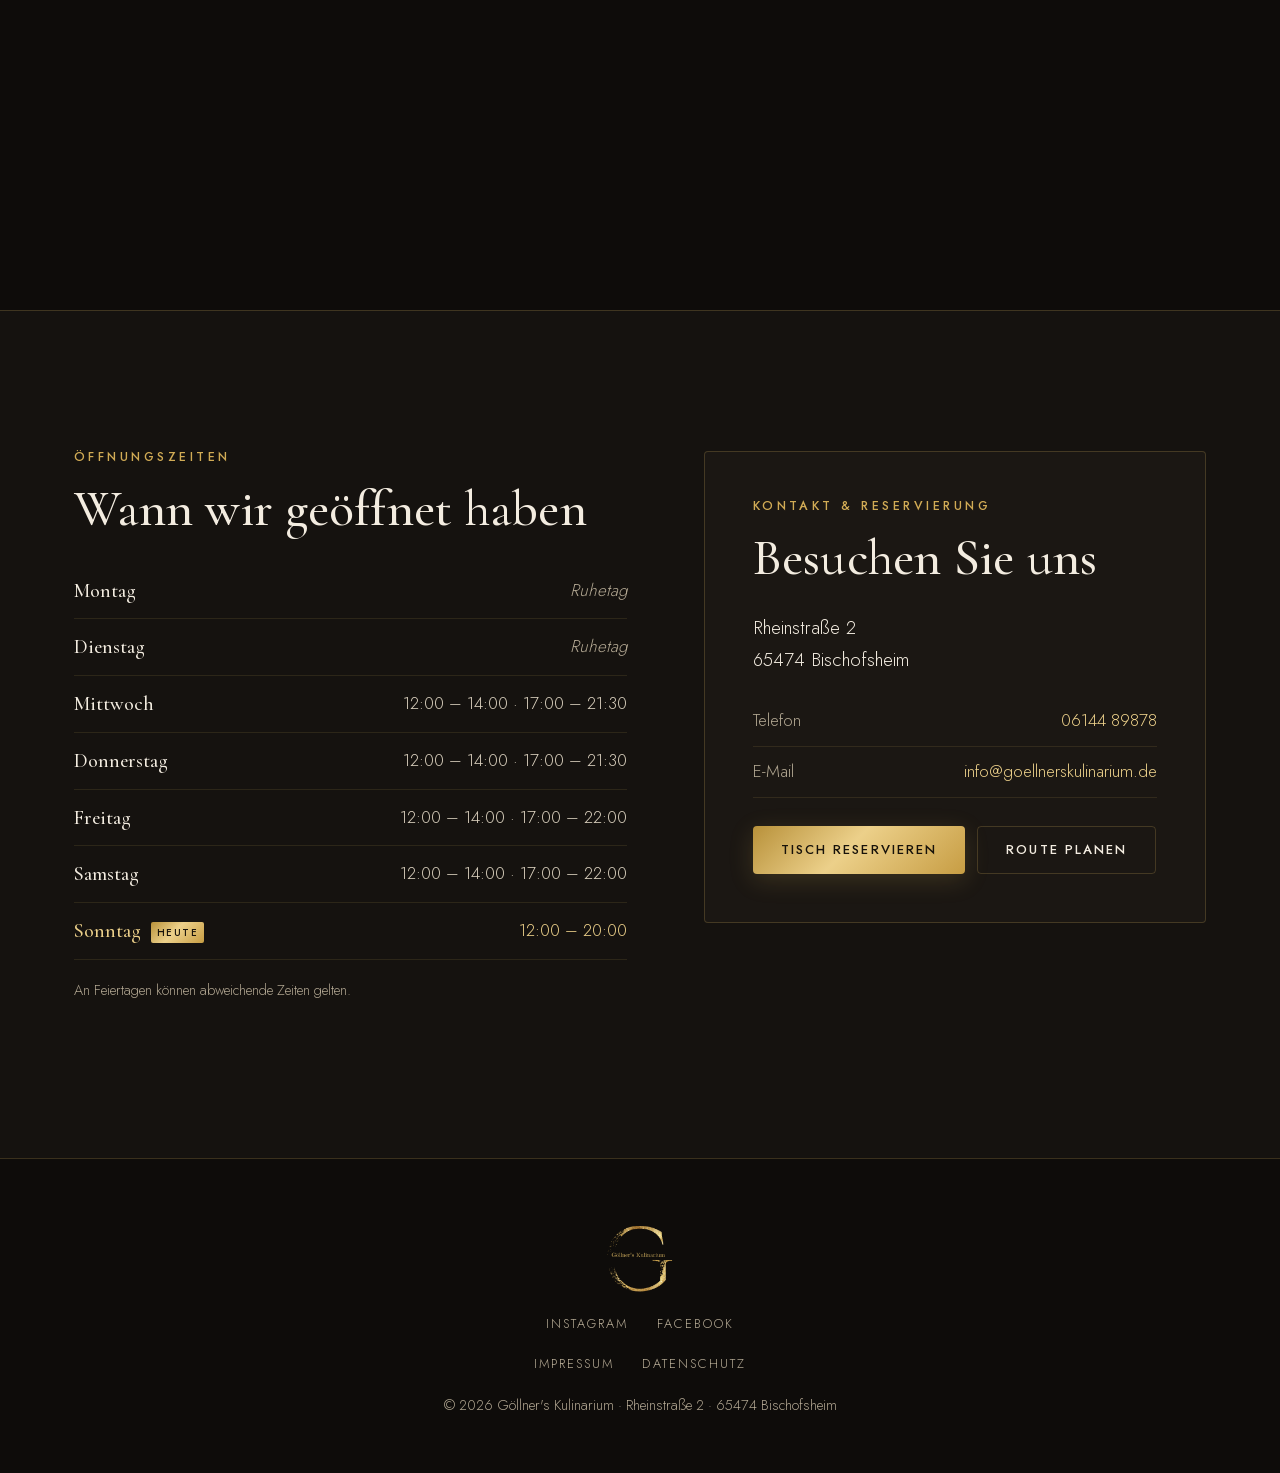
==== commit 8b09a478: "Replace placeholder menu with the restaurant's real menu Adds optional sizes (Rumpsteak 200/250/300 " ====
--- a/index.html
+++ b/index.html
@@ -10,13 +10,14 @@
   <meta name="theme-color" content="#0e0c0a">
   <meta property="og:title" content="Göllner's Kulinarium">
   <meta property="og:description" content="Ehrliche deutsche Küche in Bischofsheim.">
-  <meta property="og:image" content="assets/img/hero.jpg">
+  <meta property="og:image" content="content/images/hero.jpg">
   <link rel="icon" href="assets/img/logo.png">
   <link rel="stylesheet" href="assets/css/fonts.css?v=3">
-  <link rel="stylesheet" href="assets/css/style.css?v=3">
+  <link rel="stylesheet" href="assets/css/style.css?v=6">
   <script>document.documentElement.classList.add('js')</script>
-  <script src="assets/js/reservation.js?v=3" defer></script>
-  <script src="assets/js/main.js?v=3" defer></script>
+  <script src="assets/js/content.js?v=4" defer></script>
+  <script src="assets/js/reservation.js?v=4" defer></script>
+  <script src="assets/js/main.js?v=5" defer></script>
 </head>
 <body>
   <a class="skip" href="#main">Zum Inhalt springen</a>
@@ -59,12 +60,12 @@
 
   <main id="main">
     <section class="hero">
-      <div class="hero-bg" style="background-image:url('assets/img/hero.jpg')"></div>
+      <div class="hero-bg"></div>
       <div class="wrap hero-content">
         <img class="hero-logo reveal" src="assets/img/logo.png" alt="Göllner's Kulinarium Logo" width="220" height="220">
-        <p class="eyebrow reveal">Restaurant · Bischofsheim</p>
-        <h1 class="reveal" data-bind="tagline"></h1>
-        <p class="lead reveal" data-bind="intro"></p>
+        <p class="eyebrow reveal" data-bind="texts.hero.eyebrow"></p>
+        <h1 class="reveal" data-bind="texts.hero.title"></h1>
+        <p class="lead reveal" data-bind="texts.hero.subtitle"></p>
         <div class="hero-actions reveal">
           <a class="btn btn-gold" data-action="reserve" href="#reservieren">Tisch reservieren</a>
           <a class="btn btn-ghost" href="#speisekarte">Speisekarte ansehen</a>
@@ -74,19 +75,19 @@
     </section>
 
     <div class="notice" id="notice" hidden>
-      <div class="wrap"><span class="notice-dot" aria-hidden="true"></span><p data-bind="notice.text"></p></div>
+      <div class="wrap"><span class="notice-dot" aria-hidden="true"></span><p data-bind="texts.notice.text"></p></div>
     </div>
 
     <section class="section about" id="ueber-uns">
       <div class="wrap about-grid">
         <div class="about-text">
           <p class="eyebrow">Über uns</p>
-          <h2 data-bind="about.title"></h2>
+          <h2 data-bind="texts.about.title"></h2>
           <div id="about-paragraphs"></div>
         </div>
         <figure class="about-media">
-          <img src="assets/img/interior.jpg" alt="Gedeckte Tische im Restaurant" loading="lazy">
-          <img class="about-media-small" src="assets/img/dish3.jpg" alt="Gegrilltes Steak" loading="lazy">
+          <img id="about-large" alt="" loading="lazy">
+          <img id="about-small" class="about-media-small" alt="" loading="lazy">
         </figure>
       </div>
     </section>
@@ -95,7 +96,7 @@
       <div class="wrap">
         <div class="section-head">
           <p class="eyebrow">Speisekarte</p>
-          <h2>Aus unserer Küche</h2>
+          <h2 data-bind="texts.menu.title"></h2>
         </div>
         <div class="menu-tabs" role="tablist" id="menu-tabs"></div>
         <div class="menu-panels" id="menu-panels">
@@ -105,18 +106,13 @@
       </div>
     </section>
 
-    <section class="gallery" aria-label="Eindrücke">
-      <img src="assets/img/dish1.jpg" alt="Angerichtete Speisen" loading="lazy">
-      <img src="assets/img/wine.jpg" alt="Weinglas am Tisch" loading="lazy">
-      <img src="assets/img/dish2.jpg" alt="Lachsgericht" loading="lazy">
-      <img src="assets/img/table.jpg" alt="Gedeckter Tisch" loading="lazy">
-    </section>
+    <section class="gallery" id="gallery" aria-label="Eindrücke"></section>
 
     <section class="section highlights">
       <div class="wrap">
         <div class="section-head">
           <p class="eyebrow">Angebot</p>
-          <h2>Was wir bieten</h2>
+          <h2 data-bind="texts.offers.title"></h2>
         </div>
         <div class="cards" id="highlights"></div>
       </div>
@@ -126,13 +122,14 @@
       <div class="wrap visit-grid">
         <div>
           <p class="eyebrow">Öffnungszeiten</p>
-          <h2>Wann wir geöffnet haben</h2>
+          <h2 data-bind="texts.hours.title"></h2>
           <table class="hours" id="hours"></table>
+          <p class="closures small" id="closures" hidden></p>
           <p class="muted small" data-bind="hoursNote"></p>
         </div>
         <div class="contact-card" id="kontakt">
           <p class="eyebrow">Kontakt & Reservierung</p>
-          <h2>Besuchen Sie uns</h2>
+          <h2 data-bind="texts.contact.title"></h2>
           <address>
             <span data-bind="contact.street"></span><br>
             <span data-bind="contact.zip"></span> <span data-bind="contact.city"></span>
@@ -161,7 +158,7 @@
         <a href="impressum.html">Impressum</a>
         <a href="datenschutz.html">Datenschutz</a>
       </nav>
-      <p class="muted small">© <span id="year"></span> Göllner's Kulinarium · Rheinstraße 2 · 65474 Bischofsheim</p>
+      <p class="muted small">© <span id="year"></span> <span data-bind="contact.name"></span> · <span data-bind="contact.street"></span> · <span data-bind="contact.zip"></span> <span data-bind="contact.city"></span></p>
     </div>
   </footer>
   <dialog class="reserve" id="reserve" aria-labelledby="reserve-title">
--- a/assets/css/style.css
+++ b/assets/css/style.css
@@ -70,7 +70,7 @@
   border-bottom: 1px solid transparent;
 }
 .site-header.scrolled { background: rgba(14, 12, 10, .86); backdrop-filter: blur(12px); border-color: var(--line); }
-.header-inner { display: flex; align-items: center; justify-content: space-between; height: var(--header-h); }
+.header-inner { display: flex; align-items: center; justify-content: space-between; gap: 24px; height: var(--header-h); }
 
 /* Contact bar above the header; collapses once the page is scrolled */
 .topbar {
@@ -166,6 +166,7 @@
 .dish-line { flex: 1; border-bottom: 1px dotted rgba(214, 178, 94, .35); transform: translateY(-5px); min-width: 20px; }
 .dish-price { font: 500 1.3rem/1 var(--serif); color: var(--gold-2); white-space: nowrap; }
 .dish-desc { margin: 4px 0 0; color: var(--muted); font-size: .97rem; }
+.dish-options { display: flex; flex-wrap: wrap; gap: 2px 20px; margin: 8px 0 0; color: var(--gold-2); font-size: .95rem; }
 .tag { display: inline-block; margin-left: 8px; font: 500 .66rem/1 var(--sans); letter-spacing: .12em; text-transform: uppercase; color: #9fc49d; border: 1px solid rgba(159, 196, 157, .4); padding: 3px 6px; border-radius: 2px; vertical-align: middle; }
 .menu-note { margin-top: 44px; font-size: .9rem; }
 @keyframes fade { from { opacity: 0; transform: translateY(6px); } to { opacity: 1; transform: none; } }
@@ -190,6 +191,7 @@
 .hours th { font: 500 1.25rem/1.2 var(--serif); }
 .hours td { text-align: right; color: #d9cfbd; }
 .hours .closed td { color: var(--muted); font-style: italic; }
+.closures { color: var(--gold-2); margin: 0 0 8px; }
 .hours .today th, .hours .today td { color: var(--gold-2); }
 .hours .today th::after { content: "Heute"; margin-left: 10px; font: 500 .62rem/1 var(--sans); letter-spacing: .14em; text-transform: uppercase; color: #17120a; background: var(--gold-grad); padding: 3px 6px; border-radius: 2px; vertical-align: middle; }
 .contact-card { background: var(--surface); border: 1px solid var(--line); border-radius: var(--radius); padding: clamp(32px, 4vw, 48px); }
@@ -231,7 +233,7 @@
 }
 .reserve[open] { display: flex; flex-direction: column; animation: pop .25s ease; }
 .reserve::backdrop { background: rgba(5, 4, 3, .74); backdrop-filter: blur(4px); }
-.reserve-form { display: flex; flex-direction: column; flex: 1; min-height: 0; }
+.reserve-form { display: flex; flex-direction: column; flex: 1 1 auto; min-height: 0; } /* not flex: 1 – Safari collapses it to 0 height */
 .reserve-form[hidden] { display: none; }
 .reserve-head { display: flex; justify-content: space-between; align-items: flex-start; gap: 16px; padding: 28px 32px 4px; }
 .reserve-head h2 { outline: none; margin: 0; font-size: clamp(1.9rem, 4vw, 2.3rem); }
@@ -241,7 +243,7 @@
   border: 1px solid var(--line); background: none; color: var(--ink); font-size: 1.5rem; line-height: 1;
 }
 .reserve-close:hover { border-color: var(--gold); color: var(--gold-2); }
-.reserve-body { flex: 1; min-height: 0; overflow-y: auto; padding: 20px 32px 8px; }
+.reserve-body { flex: 1 1 auto; min-height: 0; overflow-y: auto; padding: 20px 32px 8px; }
 .reserve-foot { padding: 16px 32px 22px; border-top: 1px solid var(--line); }
 .reserve-foot .btn { width: 100%; }
 .reserve-foot .hint { text-align: center; }
@@ -302,7 +304,7 @@
   .cards { grid-template-columns: 1fr; }
   .gallery { grid-template-columns: repeat(2, 1fr); }
 }
-@media (max-width: 960px) {
+@media (max-width: 1100px) {
   .header-social { display: flex; margin-left: auto; margin-right: 6px; }
   .header-social a { width: 44px; height: 44px; }
   .nav .nav-social { display: none; }
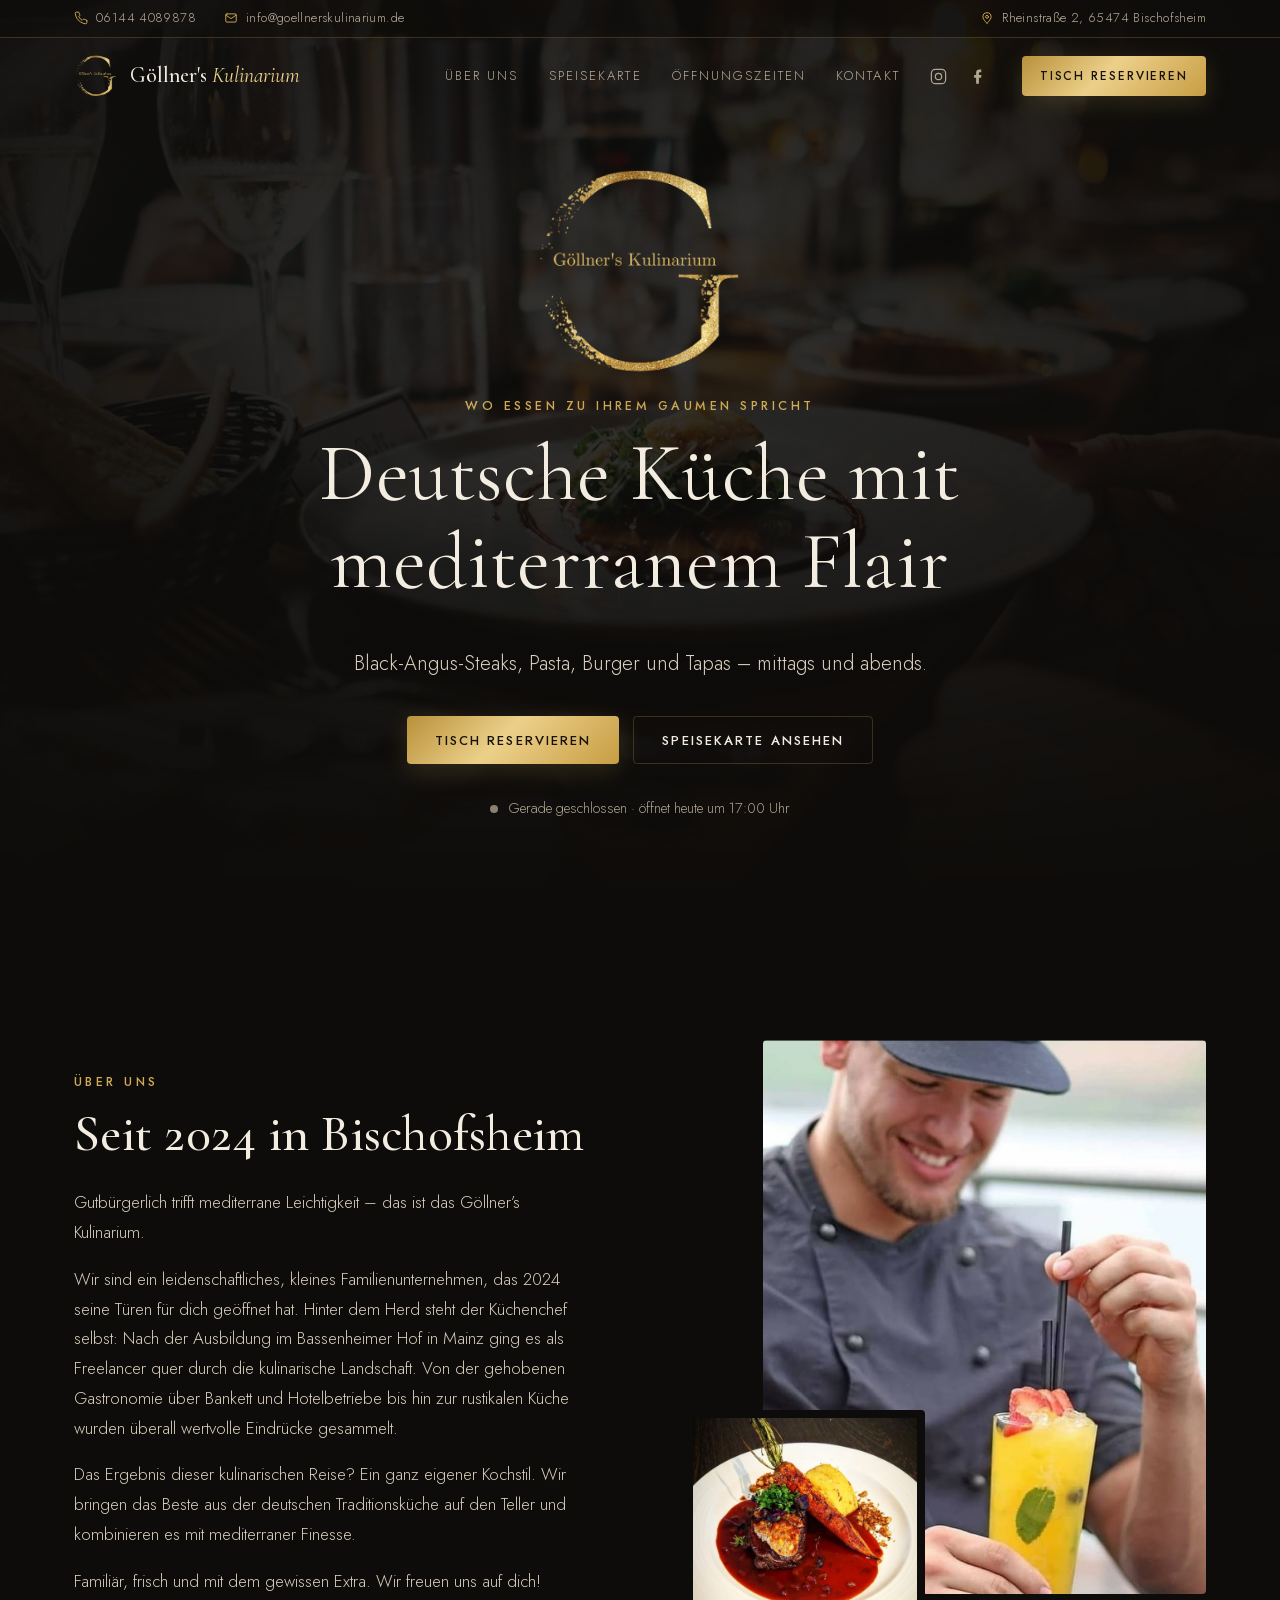
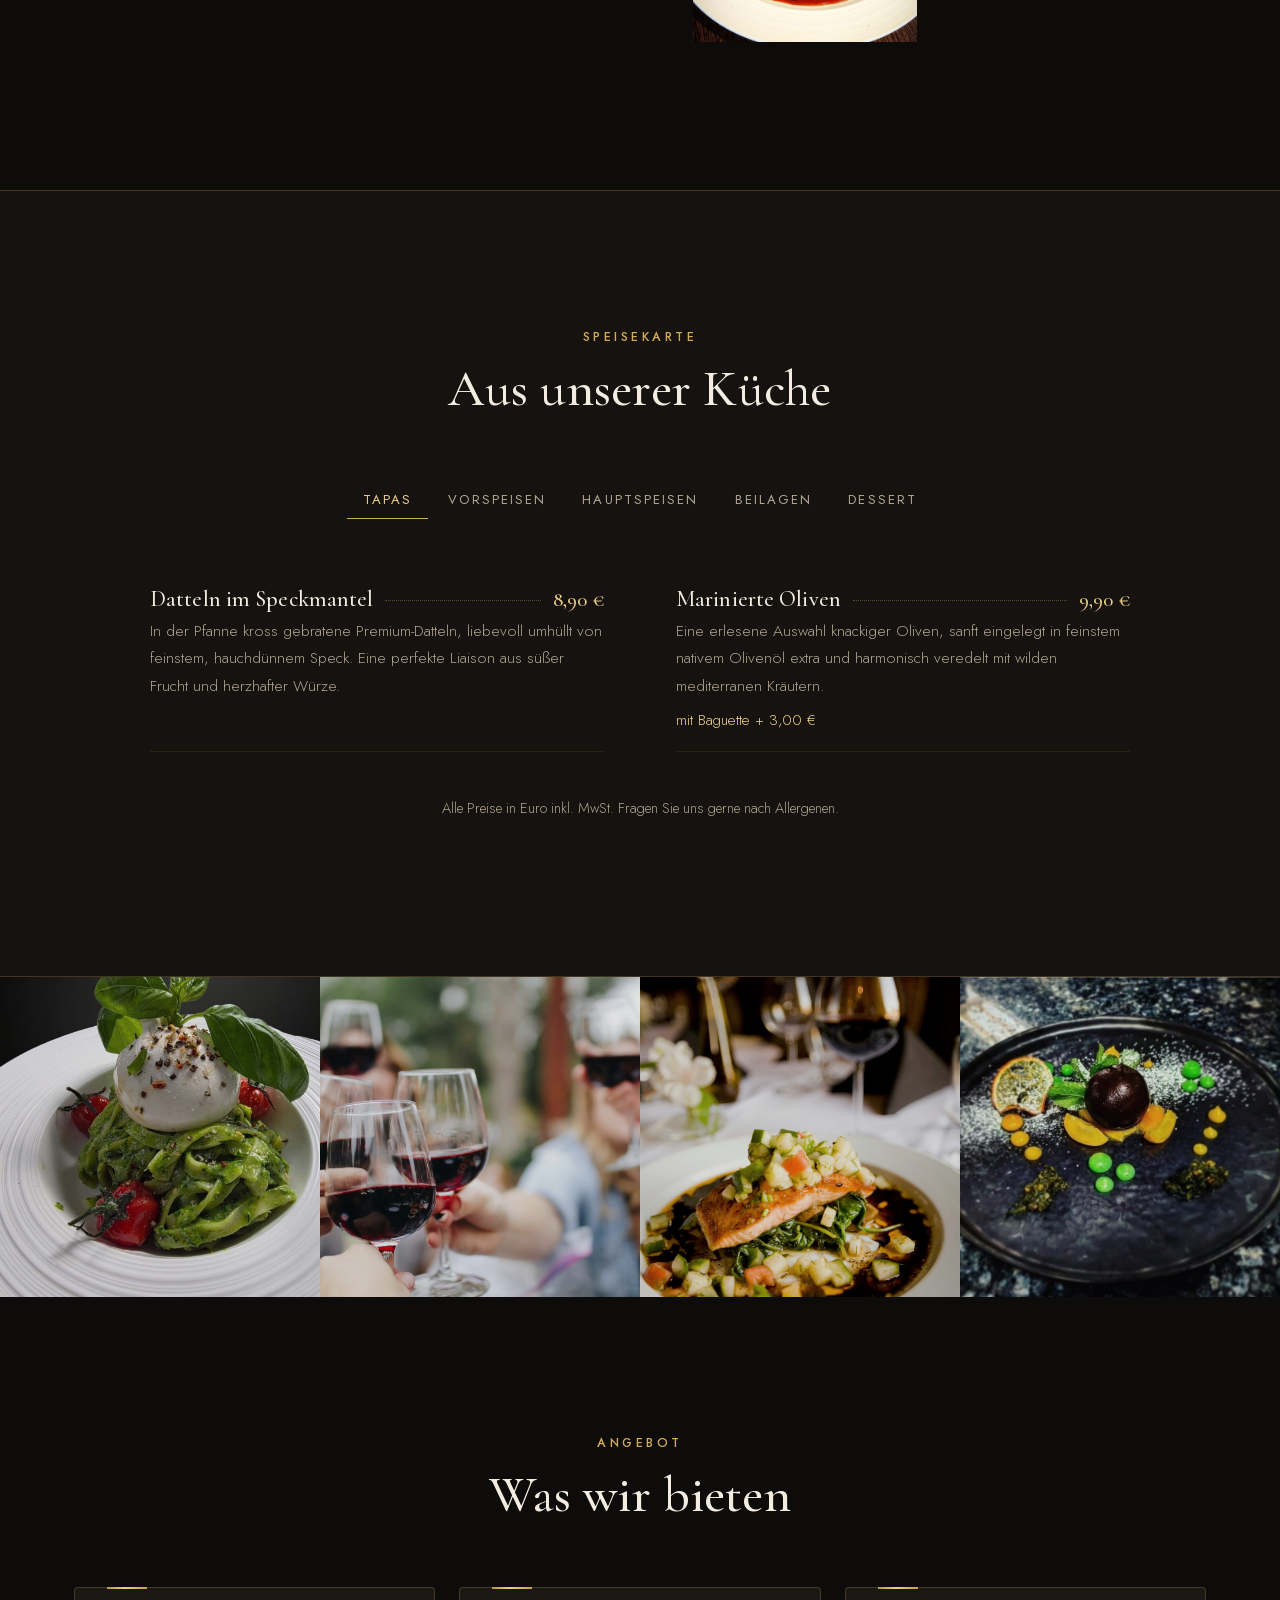
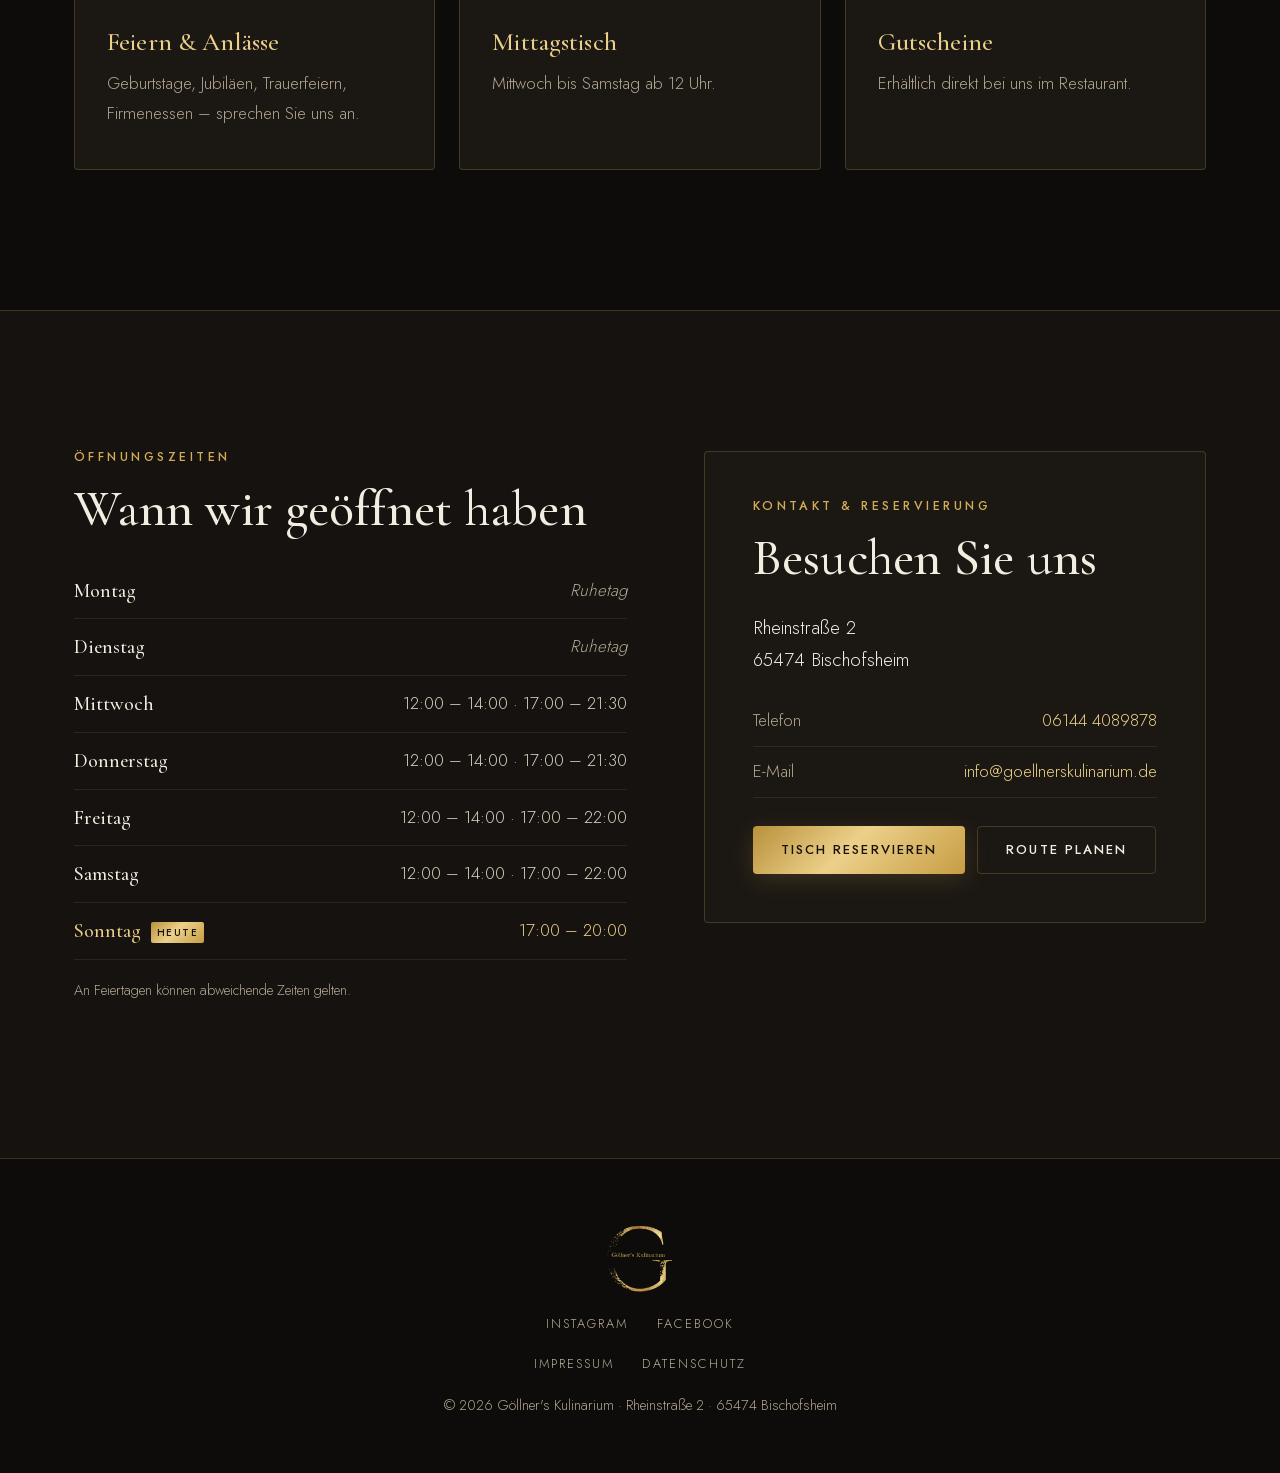
==== commit b9ce4656: "Add privacy policy, owner's texts and photos, Sunday evening hours - Datenschutz: the owner's text, " ====
--- a/index.html
+++ b/index.html
@@ -13,7 +13,7 @@
   <meta property="og:image" content="content/images/hero.jpg">
   <link rel="icon" href="assets/img/logo.png">
   <link rel="stylesheet" href="assets/css/fonts.css?v=3">
-  <link rel="stylesheet" href="assets/css/style.css?v=6">
+  <link rel="stylesheet" href="assets/css/style.css?v=9">
   <script>document.documentElement.classList.add('js')</script>
   <script src="assets/js/content.js?v=4" defer></script>
   <script src="assets/js/reservation.js?v=4" defer></script>
@@ -158,7 +158,7 @@
         <a href="impressum.html">Impressum</a>
         <a href="datenschutz.html">Datenschutz</a>
       </nav>
-      <p class="muted small">© <span id="year"></span> <span data-bind="contact.name"></span> · <span data-bind="contact.street"></span> · <span data-bind="contact.zip"></span> <span data-bind="contact.city"></span></p>
+      <p class="muted small"><span class="nowrap">© <span id="year"></span> <span data-bind="contact.name"></span></span> · <span class="nowrap" data-bind="contact.street"></span> · <span class="nowrap"><span data-bind="contact.zip"></span> <span data-bind="contact.city"></span></span></p>
     </div>
   </footer>
   <dialog class="reserve" id="reserve" aria-labelledby="reserve-title">
--- a/assets/css/style.css
+++ b/assets/css/style.css
@@ -205,6 +205,7 @@
 /* Footer */
 .site-footer { padding: 64px 0 40px; border-top: 1px solid var(--line); text-align: center; }
 .footer-inner { display: flex; flex-direction: column; align-items: center; gap: 18px; }
+.nowrap { white-space: nowrap; }
 .social, .legal { display: flex; gap: 28px; }
 .social a, .legal a { text-decoration: none; font-size: .8rem; letter-spacing: .16em; text-transform: uppercase; color: var(--muted); }
 .social a:hover, .legal a:hover { color: var(--gold-2); }
@@ -221,6 +222,10 @@
 /* Legal pages */
 .legal-page { padding: calc(var(--header-h) + 60px) 0 100px; max-width: 760px; }
 .legal-page h2 { font-size: 1.8rem; margin-top: 2em; }
+.legal-page h3 { font-size: 1.3rem; margin: 1.6em 0 .4em; }
+.legal-page li { margin: .4em 0; }
+.legal-page h1 { hyphens: auto; }
+.legal-page a { overflow-wrap: anywhere; }
 .legal-page .placeholder { border: 1px dashed var(--line); padding: 16px 20px; color: var(--muted); }
 
 /* Reservation dialog */
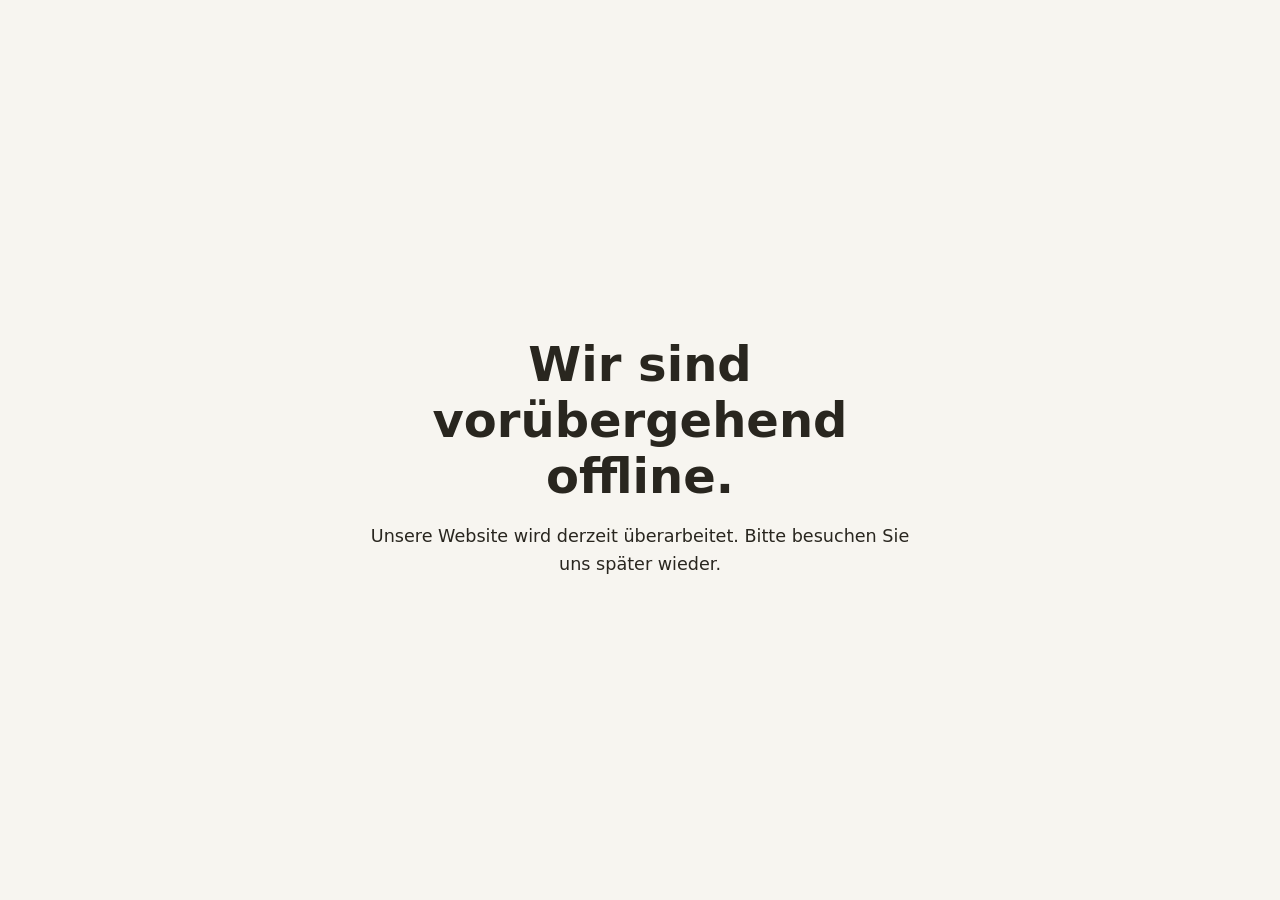
==== commit e2e8bd13: "Temporarily replace homepage with maintenance notice" ====
--- a/index.html
+++ b/index.html
@@ -3,214 +3,20 @@
 <head>
   <meta charset="utf-8">
   <meta name="viewport" content="width=device-width, initial-scale=1">
-  <title>Göllner's Kulinarium – Restaurant in Bischofsheim</title>
-  <meta name="description" content="Göllner's Kulinarium in Bischofsheim: ehrliche deutsche Küche, Steaks, Schnitzel und Suppen. Rheinstraße 2, 65474 Bischofsheim. Jetzt Tisch reservieren.">
-  <!-- Demo phase: keep out of search engines. Remove this line at launch. -->
   <meta name="robots" content="noindex, nofollow">
-  <meta name="theme-color" content="#0e0c0a">
-  <meta property="og:title" content="Göllner's Kulinarium">
-  <meta property="og:description" content="Ehrliche deutsche Küche in Bischofsheim.">
-  <meta property="og:image" content="content/images/hero.jpg">
-  <link rel="icon" href="assets/img/logo.png">
-  <link rel="stylesheet" href="assets/css/fonts.css?v=3">
-  <link rel="stylesheet" href="assets/css/style.css?v=9">
-  <script>document.documentElement.classList.add('js')</script>
-  <script src="assets/js/content.js?v=4" defer></script>
-  <script src="assets/js/reservation.js?v=4" defer></script>
-  <script src="assets/js/main.js?v=5" defer></script>
+  <title>Vorübergehend offline</title>
+  <style>
+    :root { color-scheme: light; font-family: system-ui, sans-serif; }
+    body { min-height: 100vh; margin: 0; display: grid; place-items: center; background: #f7f5f0; color: #29261f; }
+    main { max-width: 34rem; padding: 2rem; text-align: center; }
+    h1 { font-size: clamp(2rem, 7vw, 3rem); margin-bottom: 1rem; }
+    p { font-size: 1.1rem; line-height: 1.6; }
+  </style>
 </head>
 <body>
-  <a class="skip" href="#main">Zum Inhalt springen</a>
-
-  <header class="site-header" id="top">
-    <div class="topbar">
-      <div class="wrap topbar-inner">
-        <div class="topbar-group">
-          <a data-href="tel" href="#"><svg viewBox="0 0 24 24" aria-hidden="true"><path d="M22 16.92v3a2 2 0 0 1-2.18 2 19.79 19.79 0 0 1-8.63-3.07 19.5 19.5 0 0 1-6-6 19.79 19.79 0 0 1-3.07-8.67A2 2 0 0 1 4.11 2h3a2 2 0 0 1 2 1.72 12.84 12.84 0 0 0 .7 2.81 2 2 0 0 1-.45 2.11L8.09 9.91a16 16 0 0 0 6 6l1.27-1.27a2 2 0 0 1 2.11-.45 12.84 12.84 0 0 0 2.81.7A2 2 0 0 1 22 16.92z"/></svg><span data-bind="contact.phone"></span></a>
-          <a data-href="mail" href="#"><svg viewBox="0 0 24 24" aria-hidden="true"><rect x="3" y="5" width="18" height="14" rx="2"/><path d="m3 7 9 6 9-6"/></svg><span data-bind="contact.email"></span></a>
-        </div>
-        <a class="topbar-address" data-href="maps" href="#" target="_blank" rel="noopener"><svg viewBox="0 0 24 24" aria-hidden="true"><path d="M12 21s-7-6.2-7-11a7 7 0 0 1 14 0c0 4.8-7 11-7 11z"/><circle cx="12" cy="10" r="2.5"/></svg><span><span data-bind="contact.street"></span>, <span data-bind="contact.zip"></span> <span data-bind="contact.city"></span></span></a>
-      </div>
-    </div>
-    <div class="wrap header-inner">
-      <a class="brand" href="#top" aria-label="Göllner's Kulinarium – Startseite">
-        <img src="assets/img/logo.png" alt="" width="44" height="44">
-        <span>Göllner's <em>Kulinarium</em></span>
-      </a>
-      <div class="social-icons header-social">
-        <a data-href="instagram" href="#" target="_blank" rel="noopener" aria-label="Instagram"><svg viewBox="0 0 24 24" aria-hidden="true"><rect x="3" y="3" width="18" height="18" rx="5"/><circle cx="12" cy="12" r="4"/><circle cx="17.5" cy="6.5" r=".6" class="fill"/></svg></a>
-        <a data-href="facebook" href="#" target="_blank" rel="noopener" aria-label="Facebook"><svg viewBox="0 0 24 24" aria-hidden="true"><path d="M15.5 3H13a4 4 0 0 0-4 4v3H6.5v3.5H9V21h3.5v-7.5h2.7l.6-3.5h-3.3V7.6c0-.6.4-1.1 1.1-1.1h1.9z"/></svg></a>
-      </div>
-      <button class="nav-toggle" aria-expanded="false" aria-controls="nav" aria-label="Menü öffnen">
-        <span></span><span></span>
-      </button>
-      <nav id="nav" class="nav">
-        <a href="#ueber-uns">Über uns</a>
-        <a href="#speisekarte">Speisekarte</a>
-        <a href="#besuch">Öffnungszeiten</a>
-        <a href="#kontakt">Kontakt</a>
-        <div class="social-icons nav-social">
-          <a data-href="instagram" href="#" target="_blank" rel="noopener" aria-label="Instagram"><svg viewBox="0 0 24 24" aria-hidden="true"><rect x="3" y="3" width="18" height="18" rx="5"/><circle cx="12" cy="12" r="4"/><circle cx="17.5" cy="6.5" r=".6" class="fill"/></svg></a>
-          <a data-href="facebook" href="#" target="_blank" rel="noopener" aria-label="Facebook"><svg viewBox="0 0 24 24" aria-hidden="true"><path d="M15.5 3H13a4 4 0 0 0-4 4v3H6.5v3.5H9V21h3.5v-7.5h2.7l.6-3.5h-3.3V7.6c0-.6.4-1.1 1.1-1.1h1.9z"/></svg></a>
-        </div>
-        <a class="btn btn-gold btn-sm" data-action="reserve" href="#reservieren">Tisch reservieren</a>
-      </nav>
-    </div>
-  </header>
-
-  <main id="main">
-    <section class="hero">
-      <div class="hero-bg"></div>
-      <div class="wrap hero-content">
-        <img class="hero-logo reveal" src="assets/img/logo.png" alt="Göllner's Kulinarium Logo" width="220" height="220">
-        <p class="eyebrow reveal" data-bind="texts.hero.eyebrow"></p>
-        <h1 class="reveal" data-bind="texts.hero.title"></h1>
-        <p class="lead reveal" data-bind="texts.hero.subtitle"></p>
-        <div class="hero-actions reveal">
-          <a class="btn btn-gold" data-action="reserve" href="#reservieren">Tisch reservieren</a>
-          <a class="btn btn-ghost" href="#speisekarte">Speisekarte ansehen</a>
-        </div>
-        <p class="status reveal" id="open-status" hidden></p>
-      </div>
-    </section>
-
-    <div class="notice" id="notice" hidden>
-      <div class="wrap"><span class="notice-dot" aria-hidden="true"></span><p data-bind="texts.notice.text"></p></div>
-    </div>
-
-    <section class="section about" id="ueber-uns">
-      <div class="wrap about-grid">
-        <div class="about-text">
-          <p class="eyebrow">Über uns</p>
-          <h2 data-bind="texts.about.title"></h2>
-          <div id="about-paragraphs"></div>
-        </div>
-        <figure class="about-media">
-          <img id="about-large" alt="" loading="lazy">
-          <img id="about-small" class="about-media-small" alt="" loading="lazy">
-        </figure>
-      </div>
-    </section>
-
-    <section class="section menu" id="speisekarte">
-      <div class="wrap">
-        <div class="section-head">
-          <p class="eyebrow">Speisekarte</p>
-          <h2 data-bind="texts.menu.title"></h2>
-        </div>
-        <div class="menu-tabs" role="tablist" id="menu-tabs"></div>
-        <div class="menu-panels" id="menu-panels">
-          <p class="muted center">Speisekarte wird geladen …</p>
-        </div>
-        <p class="menu-note muted center" id="menu-note"></p>
-      </div>
-    </section>
-
-    <section class="gallery" id="gallery" aria-label="Eindrücke"></section>
-
-    <section class="section highlights">
-      <div class="wrap">
-        <div class="section-head">
-          <p class="eyebrow">Angebot</p>
-          <h2 data-bind="texts.offers.title"></h2>
-        </div>
-        <div class="cards" id="highlights"></div>
-      </div>
-    </section>
-
-    <section class="section visit" id="besuch">
-      <div class="wrap visit-grid">
-        <div>
-          <p class="eyebrow">Öffnungszeiten</p>
-          <h2 data-bind="texts.hours.title"></h2>
-          <table class="hours" id="hours"></table>
-          <p class="closures small" id="closures" hidden></p>
-          <p class="muted small" data-bind="hoursNote"></p>
-        </div>
-        <div class="contact-card" id="kontakt">
-          <p class="eyebrow">Kontakt & Reservierung</p>
-          <h2 data-bind="texts.contact.title"></h2>
-          <address>
-            <span data-bind="contact.street"></span><br>
-            <span data-bind="contact.zip"></span> <span data-bind="contact.city"></span>
-          </address>
-          <ul class="contact-list">
-            <li><span>Telefon</span><a data-href="tel" data-bind="contact.phone" href="#"></a></li>
-            <li><span>E-Mail</span><a data-href="mail" data-bind="contact.email" href="#"></a></li>
-          </ul>
-          <div class="contact-actions">
-            <a class="btn btn-gold" data-action="reserve" href="#reservieren">Tisch reservieren</a>
-            <a class="btn btn-ghost" data-href="maps" href="#" target="_blank" rel="noopener">Route planen</a>
-          </div>
-        </div>
-      </div>
-    </section>
+  <main>
+    <h1>Wir sind vorübergehend offline.</h1>
+    <p>Unsere Website wird derzeit überarbeitet. Bitte besuchen Sie uns später wieder.</p>
   </main>
-
-  <footer class="site-footer">
-    <div class="wrap footer-inner">
-      <img src="assets/img/logo.png" alt="" width="72" height="72">
-      <div class="social">
-        <a data-href="instagram" href="#" target="_blank" rel="noopener">Instagram</a>
-        <a data-href="facebook" href="#" target="_blank" rel="noopener">Facebook</a>
-      </div>
-      <nav class="legal">
-        <a href="impressum.html">Impressum</a>
-        <a href="datenschutz.html">Datenschutz</a>
-      </nav>
-      <p class="muted small"><span class="nowrap">© <span id="year"></span> <span data-bind="contact.name"></span></span> · <span class="nowrap" data-bind="contact.street"></span> · <span class="nowrap"><span data-bind="contact.zip"></span> <span data-bind="contact.city"></span></span></p>
-    </div>
-  </footer>
-  <dialog class="reserve" id="reserve" aria-labelledby="reserve-title">
-    <form class="reserve-form" id="reserve-form" novalidate>
-      <header class="reserve-head">
-        <div>
-          <p class="eyebrow">Reservierung</p>
-          <h2 id="reserve-title" tabindex="-1" autofocus>Tisch anfragen</h2>
-        </div>
-        <button type="button" class="reserve-close" data-close aria-label="Schließen">&times;</button>
-      </header>
-
-      <div class="reserve-body">
-        <fieldset class="field">
-          <legend>Datum</legend>
-          <div class="chips chips-scroll" id="r-dates"></div>
-        </fieldset>
-
-        <fieldset class="field">
-          <legend>Personen</legend>
-          <div class="chips" id="r-guests"></div>
-          <p class="hint">Mehr Personen? Rufen Sie uns gerne an: <a data-href="tel" data-bind="contact.phone" href="#"></a></p>
-        </fieldset>
-
-        <fieldset class="field">
-          <legend>Uhrzeit</legend>
-          <div id="r-times"></div>
-        </fieldset>
-
-        <div class="field-grid">
-          <label class="field"><span class="label">Name</span><input name="name" autocomplete="name" required></label>
-          <label class="field"><span class="label">E-Mail</span><input type="email" name="email" autocomplete="email" required></label>
-        </div>
-        <label class="field"><span class="label">Anmerkung <em>(optional)</em></span><textarea name="note" rows="3" placeholder="z. B. Kinderstuhl, Allergien, besonderer Anlass"></textarea></label>
-        <input type="checkbox" name="botcheck" class="hp" tabindex="-1" autocomplete="off" aria-hidden="true">
-      </div>
-
-      <footer class="reserve-foot">
-        <p class="form-error" id="r-error" role="alert" hidden></p>
-        <button class="btn btn-gold" type="submit">Tisch anfragen</button>
-        <p class="hint">Wir bestätigen Ihre Reservierung per E-Mail. Ihre Angaben nutzen wir nur dafür – mehr in der <a href="datenschutz.html">Datenschutzerklärung</a>.</p>
-      </footer>
-    </form>
-
-    <div class="reserve-done" id="reserve-done" hidden>
-      <div class="done-mark" aria-hidden="true">&#10003;</div>
-      <h2>Vielen Dank!</h2>
-      <p id="r-summary"></p>
-      <p class="hint">Wir melden uns per E-Mail, um Ihre Reservierung zu bestätigen.</p>
-      <p class="demo-note" id="r-demo" hidden>Vorschau-Modus: Diese Anfrage wurde nicht versendet.</p>
-      <button class="btn btn-ghost" type="button" data-close>Schließen</button>
-    </div>
-  </dialog>
 </body>
 </html>
